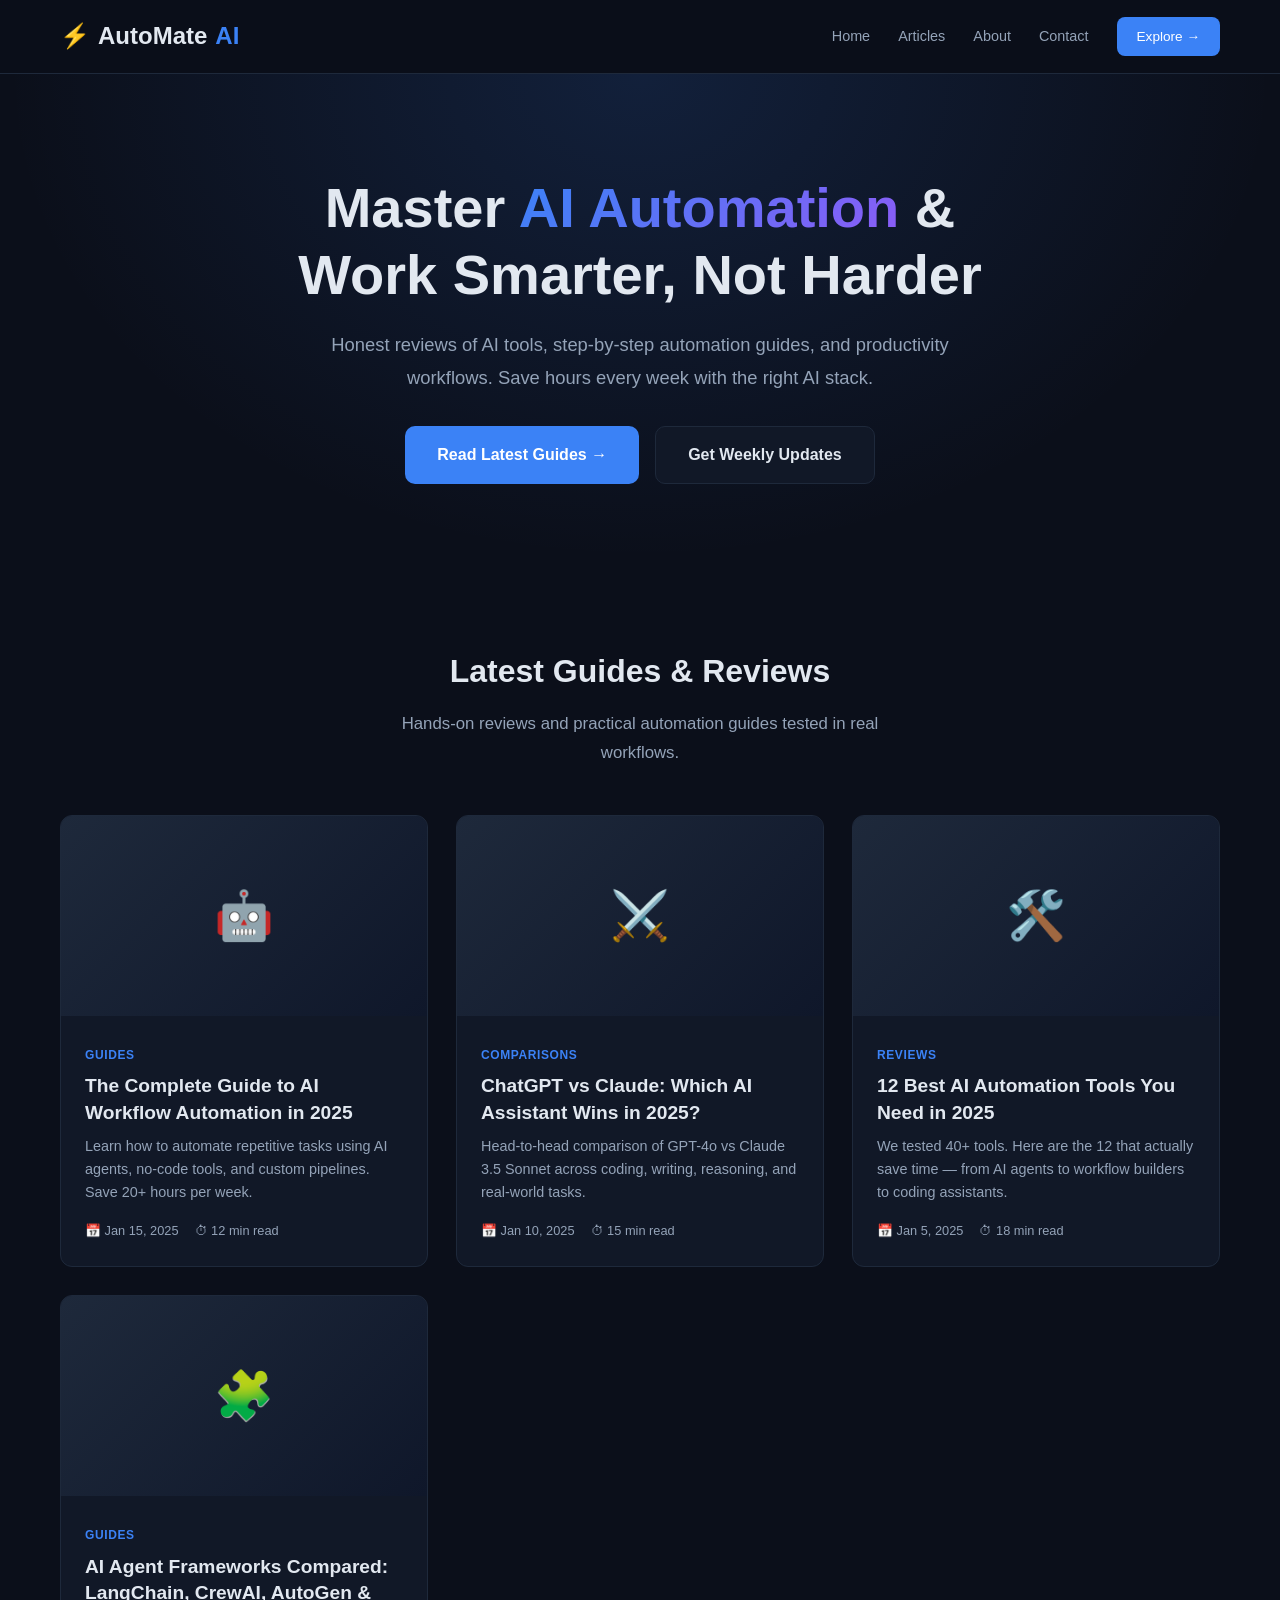
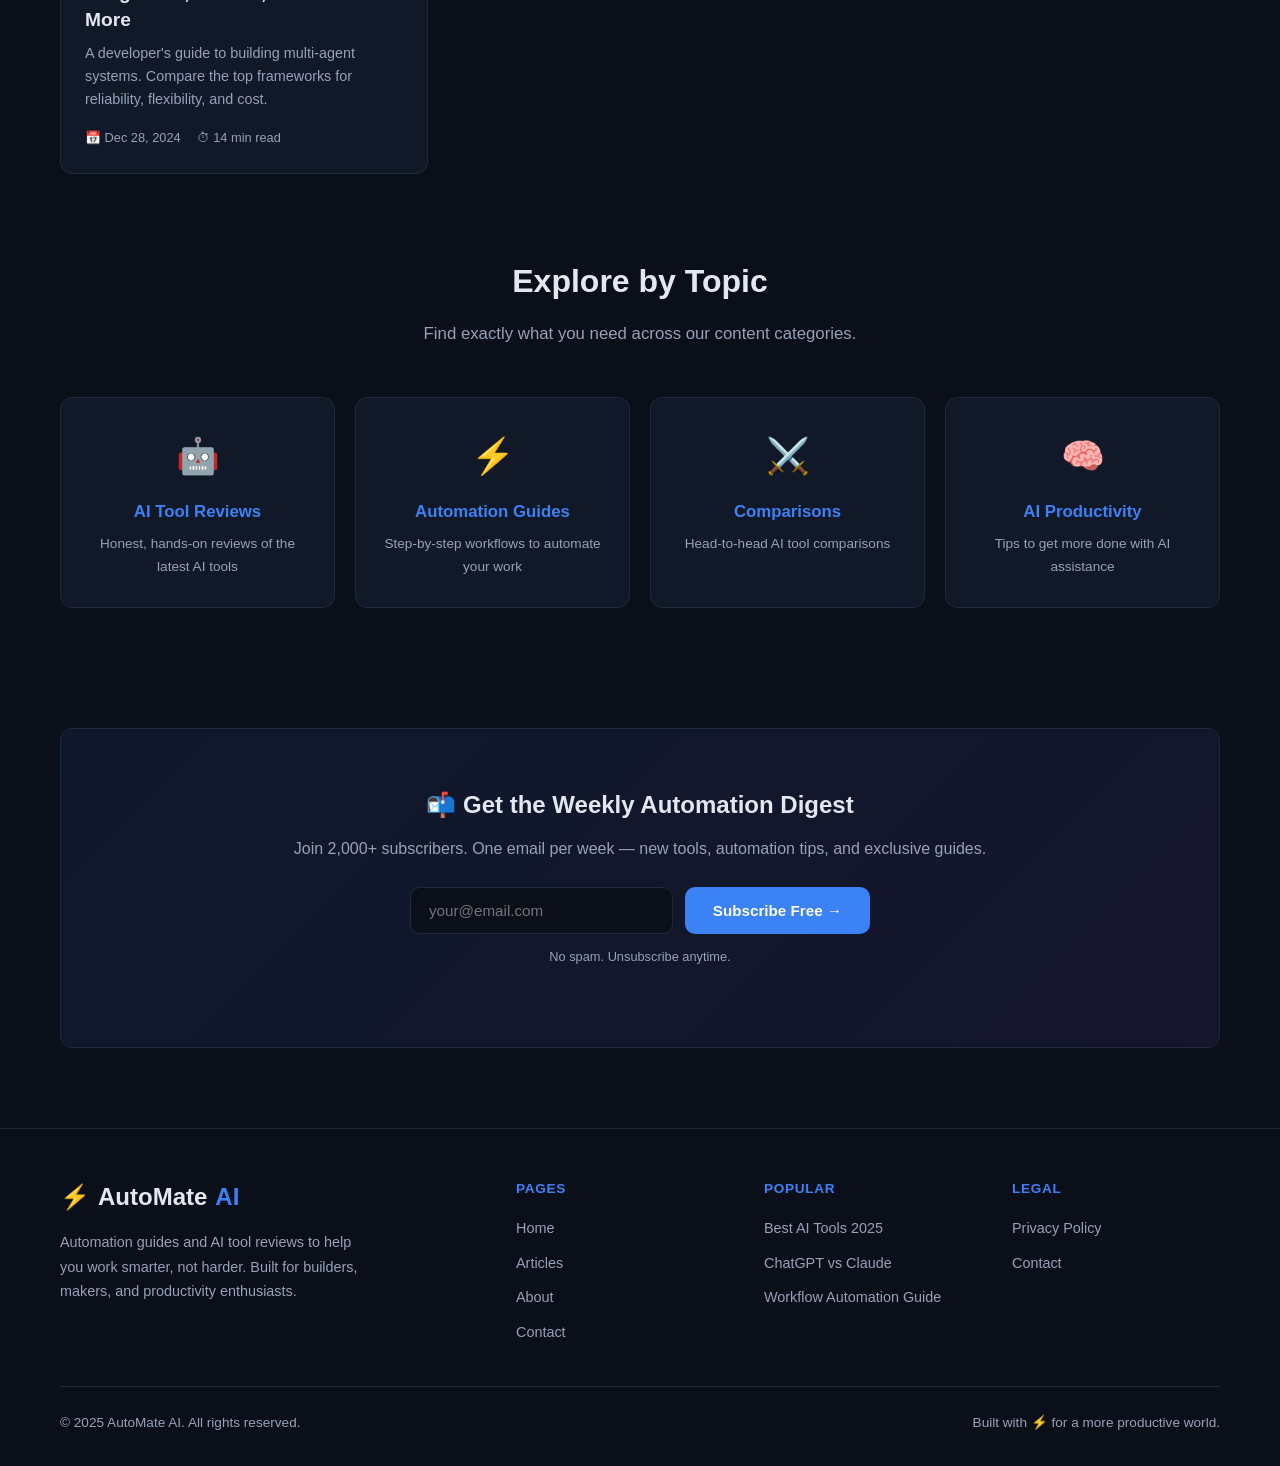
==== index.html @ 1a74c114 "Initial commit: AutoMate AI site — SEO-optimized content site with AI automation guides, tool review" ====
<!DOCTYPE html>
<html lang="en">
<head>
  <meta charset="UTF-8">
  <meta name="viewport" content="width=device-width, initial-scale=1.0">
  <title>AutoMate AI — Automation Guides & AI Tool Reviews</title>
  <meta name="description" content="Expert guides on AI automation tools, workflows, and productivity. Honest reviews of ChatGPT, Claude, Copilot, and the best AI tools to automate your work.">
  <meta name="robots" content="index, follow">
  <link rel="canonical" href="https://automateai.com/">

  <!-- Open Graph -->
  <meta property="og:type" content="website">
  <meta property="og:title" content="AutoMate AI — Automation Guides & AI Tool Reviews">
  <meta property="og:description" content="Expert guides on AI automation tools, workflows, and productivity. Honest reviews of ChatGPT, Claude, Copilot, and more.">
  <meta property="og:url" content="https://automateai.com/">
  <meta property="og:site_name" content="AutoMate AI">
  <meta property="og:locale" content="en_US">

  <!-- Twitter Card -->
  <meta name="twitter:card" content="summary_large_image">
  <meta name="twitter:title" content="AutoMate AI — Automation Guides & AI Tool Reviews">
  <meta name="twitter:description" content="Expert guides on AI automation tools, workflows, and productivity.">

  <!-- JSON-LD: Organization -->
  <script type="application/ld+json">
  {
    "@context": "https://schema.org",
    "@type": "Organization",
    "name": "AutoMate AI",
    "url": "https://automateai.com/",
    "description": "Automation guides and AI tool reviews to help you work smarter.",
    "sameAs": []
  }
  </script>

  <!-- JSON-LD: WebSite -->
  <script type="application/ld+json">
  {
    "@context": "https://schema.org",
    "@type": "WebSite",
    "name": "AutoMate AI",
    "url": "https://automateai.com/",
    "potentialAction": {
      "@type": "SearchAction",
      "target": {
        "@type": "EntryPoint",
        "urlTemplate": "https://automateai.com/search?q={search_term_string}"
      },
      "query-input": "required name=search_term_string"
    }
  }
  </script>

  <!-- JSON-LD: BreadcrumbList -->
  <script type="application/ld+json">
  {
    "@context": "https://schema.org",
    "@type": "BreadcrumbList",
    "itemListElement": [
      { "@type": "ListItem", "position": 1, "name": "Home", "item": "https://automateai.com/" }
    ]
  }
  </script>

  <link rel="stylesheet" href="/css/style.css">
  <link rel="icon" type="image/svg+xml" href="data:image/svg+xml,<svg xmlns='http://www.w3.org/2000/svg' viewBox='0 0 100 100'><text y='.9em' font-size='90'>⚡</text></svg>">
  <link rel="alternate" type="application/rss+xml" title="AutoMate AI — RSS Feed" href="/feed.xml">
</head>
<body>

<!-- Skip to content (Accessibility) -->
<a href="#main" class="skip-link">Skip to content</a>

<!-- Header -->
<header role="banner">
  <nav role="navigation" aria-label="Main navigation">
    <a href="/" class="logo"><span>⚡</span> AutoMate <span>AI</span></a>
    <button class="mobile-toggle" aria-label="Toggle menu" aria-expanded="false">
      <span></span><span></span><span></span>
    </button>
    <div class="nav-links" role="menubar">
      <a href="/" role="menuitem" aria-current="page">Home</a>
      <a href="/blog/" role="menuitem">Articles</a>
      <a href="/about.html" role="menuitem">About</a>
      <a href="/contact.html" role="menuitem">Contact</a>
      <a href="/blog/" class="nav-cta" role="menuitem">Explore →</a>
    </div>
  </nav>
</header>

<main id="main" role="main">

  <!-- Hero Section -->
  <section class="hero" aria-label="Site introduction">
    <div class="container">
      <h1>Master <span>AI Automation</span> &amp;<br>Work Smarter, Not Harder</h1>
      <p>Honest reviews of AI tools, step-by-step automation guides, and productivity workflows. Save hours every week with the right AI stack.</p>
      <div class="hero-buttons">
        <a href="/blog/" class="btn-primary">Read Latest Guides →</a>
        <a href="#newsletter" class="btn-secondary">Get Weekly Updates</a>
      </div>
    </div>
  </section>

  <!-- Featured Articles -->
  <section class="section" aria-labelledby="featured-heading">
    <div class="container">
      <div class="section-header">
        <h2 id="featured-heading">Latest Guides &amp; Reviews</h2>
        <p>Hands-on reviews and practical automation guides tested in real workflows.</p>
      </div>
      <div class="posts-grid">
        <!-- Card 1 -->
        <article class="post-card">
          <div class="post-card-image">🤖</div>
          <div class="post-card-body">
            <span class="post-card-category">Guides</span>
            <h3><a href="/blog/ai-workflow-automation-guide.html">The Complete Guide to AI Workflow Automation in 2025</a></h3>
            <p>Learn how to automate repetitive tasks using AI agents, no-code tools, and custom pipelines. Save 20+ hours per week.</p>
            <div class="post-meta">
              <span>📅 Jan 15, 2025</span>
              <span>⏱ 12 min read</span>
            </div>
          </div>
        </article>

        <!-- Card 2 -->
        <article class="post-card">
          <div class="post-card-image">⚔️</div>
          <div class="post-card-body">
            <span class="post-card-category">Comparisons</span>
            <h3><a href="/blog/chatgpt-vs-claude-comparison.html">ChatGPT vs Claude: Which AI Assistant Wins in 2025?</a></h3>
            <p>Head-to-head comparison of GPT-4o vs Claude 3.5 Sonnet across coding, writing, reasoning, and real-world tasks.</p>
            <div class="post-meta">
              <span>📅 Jan 10, 2025</span>
              <span>⏱ 15 min read</span>
            </div>
          </div>
        </article>

        <!-- Card 3 -->
        <article class="post-card">
          <div class="post-card-image">🛠️</div>
          <div class="post-card-body">
            <span class="post-card-category">Reviews</span>
            <h3><a href="/blog/best-ai-automation-tools.html">12 Best AI Automation Tools You Need in 2025</a></h3>
            <p>We tested 40+ tools. Here are the 12 that actually save time — from AI agents to workflow builders to coding assistants.</p>
            <div class="post-meta">
              <span>📅 Jan 5, 2025</span>
              <span>⏱ 18 min read</span>
            </div>
          </div>
        </article>

        <!-- Card 4 -->
        <article class="post-card">
          <div class="post-card-image">🧩</div>
          <div class="post-card-body">
            <span class="post-card-category">Guides</span>
            <h3><a href="/blog/ai-agent-frameworks-compared.html">AI Agent Frameworks Compared: LangChain, CrewAI, AutoGen & More</a></h3>
            <p>A developer's guide to building multi-agent systems. Compare the top frameworks for reliability, flexibility, and cost.</p>
            <div class="post-meta">
              <span>📅 Dec 28, 2024</span>
              <span>⏱ 14 min read</span>
            </div>
          </div>
        </article>
      </div>
    </div>
  </section>

  <!-- Categories -->
  <section class="section" aria-labelledby="categories-heading" style="padding-top: 0;">
    <div class="container">
      <div class="section-header">
        <h2 id="categories-heading">Explore by Topic</h2>
        <p>Find exactly what you need across our content categories.</p>
      </div>
      <div class="categories-grid">
        <a href="/blog/" class="category-card">
          <div class="category-icon">🤖</div>
          <h3>AI Tool Reviews</h3>
          <p>Honest, hands-on reviews of the latest AI tools</p>
        </a>
        <a href="/blog/" class="category-card">
          <div class="category-icon">⚡</div>
          <h3>Automation Guides</h3>
          <p>Step-by-step workflows to automate your work</p>
        </a>
        <a href="/blog/" class="category-card">
          <div class="category-icon">⚔️</div>
          <h3>Comparisons</h3>
          <p>Head-to-head AI tool comparisons</p>
        </a>
        <a href="/blog/" class="category-card">
          <div class="category-icon">🧠</div>
          <h3>AI Productivity</h3>
          <p>Tips to get more done with AI assistance</p>
        </a>
      </div>
    </div>
  </section>

  <!-- Newsletter -->
  <section class="section" id="newsletter" aria-labelledby="newsletter-heading" style="padding-top: 0;">
    <div class="container">
      <div class="newsletter">
        <h3 id="newsletter-heading">📬 Get the Weekly Automation Digest</h3>
        <p>Join 2,000+ subscribers. One email per week — new tools, automation tips, and exclusive guides.</p>
        <form class="newsletter-form" action="https://automateai.com/subscribe" method="post" aria-label="Newsletter signup">
          <input type="email" name="email" placeholder="your@email.com" required aria-label="Email address">
          <button type="submit">Subscribe Free →</button>
        </form>
        <p style="font-size: 0.8rem; margin-top: 12px; color: var(--text-muted);">No spam. Unsubscribe anytime.</p>
      </div>
    </div>
  </section>

</main>

<!-- Footer -->
<footer role="contentinfo">
  <div class="container">
    <div class="footer-grid">
      <div class="footer-brand">
        <a href="/" class="logo"><span>⚡</span> AutoMate <span>AI</span></a>
        <p>Automation guides and AI tool reviews to help you work smarter, not harder. Built for builders, makers, and productivity enthusiasts.</p>
      </div>
      <div class="footer-col">
        <h4>Pages</h4>
        <a href="/">Home</a>
        <a href="/blog/">Articles</a>
        <a href="/about.html">About</a>
        <a href="/contact.html">Contact</a>
      </div>
      <div class="footer-col">
        <h4>Popular</h4>
        <a href="/blog/best-ai-automation-tools.html">Best AI Tools 2025</a>
        <a href="/blog/chatgpt-vs-claude-comparison.html">ChatGPT vs Claude</a>
        <a href="/blog/ai-workflow-automation-guide.html">Workflow Automation Guide</a>
      </div>
      <div class="footer-col">
        <h4>Legal</h4>
        <a href="/privacy.html">Privacy Policy</a>
        <a href="/contact.html">Contact</a>
      </div>
    </div>
    <div class="footer-bottom">
      <span>&copy; 2025 AutoMate AI. All rights reserved.</span>
      <span>Built with ⚡ for a more productive world.</span>
    </div>
  </div>
</footer>

<script src="/js/main.js" defer></script>
</body>
</html>
---- css/style.css ----
/* ========================================
   AutoMate AI — SEO-Optimized Content Site
   Minimal, fast, mobile-first
   ======================================== */

/* --- Reset & Base --- */
*, *::before, *::after { box-sizing: border-box; margin: 0; padding: 0; }

:root {
  --bg: #0b0f1a;
  --bg-card: #111827;
  --bg-card-hover: #1a2332;
  --text: #e2e8f0;
  --text-muted: #94a3b8;
  --accent: #3b82f6;
  --accent-hover: #60a5fa;
  --accent-glow: rgba(59,130,246,0.15);
  --green: #10b981;
  --border: #1e293b;
  --radius: 12px;
  --max-w: 1200px;
  --font: 'Inter', -apple-system, BlinkMacSystemFont, 'Segoe UI', Roboto, sans-serif;
}

html { scroll-behavior: smooth; }
body {
  font-family: var(--font);
  background: var(--bg);
  color: var(--text);
  line-height: 1.7;
  -webkit-font-smoothing: antialiased;
}

a { color: var(--accent); text-decoration: none; transition: color 0.2s; }
a:hover { color: var(--accent-hover); }
img { max-width: 100%; height: auto; display: block; }

.container { max-width: var(--max-w); margin: 0 auto; padding: 0 20px; }

/* --- Skip Link (Accessibility) --- */
.skip-link {
  position: absolute; top: -100px; left: 20px; z-index: 1000;
  background: var(--accent); color: #fff; padding: 12px 24px; border-radius: 0 0 8px 8px;
  font-weight: 600; transition: top 0.2s;
}
.skip-link:focus { top: 0; }

/* --- Header / Nav --- */
header {
  position: sticky; top: 0; z-index: 100;
  background: rgba(11,15,26,0.92); backdrop-filter: blur(12px);
  border-bottom: 1px solid var(--border);
}
nav {
  display: flex; align-items: center; justify-content: space-between;
  max-width: var(--max-w); margin: 0 auto; padding: 16px 20px;
}
.logo { font-size: 1.5rem; font-weight: 800; color: var(--text); display: flex; align-items: center; gap: 8px; }
.logo span { color: var(--accent); }
.logo:hover { color: var(--text); }

.nav-links { display: flex; gap: 28px; align-items: center; }
.nav-links a { color: var(--text-muted); font-size: 0.9rem; font-weight: 500; }
.nav-links a:hover { color: var(--text); }
.nav-cta {
  background: var(--accent); color: #fff !important; padding: 8px 20px;
  border-radius: 8px; font-weight: 600; font-size: 0.85rem !important;
}
.nav-cta:hover { background: var(--accent-hover); }

.mobile-toggle { display: none; flex-direction: column; gap: 5px; cursor: pointer; background: none; border: none; padding: 4px; }
.mobile-toggle span { width: 24px; height: 2px; background: var(--text); border-radius: 2px; transition: 0.2s; }

/* --- Hero --- */
.hero {
  padding: 100px 0 80px; text-align: center;
  background: radial-gradient(ellipse at 50% 0%, var(--accent-glow), transparent 70%);
}
.hero h1 { font-size: clamp(2.2rem, 5vw, 3.5rem); font-weight: 800; line-height: 1.2; margin-bottom: 20px; }
.hero h1 span { background: linear-gradient(135deg, var(--accent), #8b5cf6); -webkit-background-clip: text; -webkit-text-fill-color: transparent; }
.hero p {
  font-size: 1.15rem; color: var(--text-muted); max-width: 650px; margin: 0 auto 32px;
  line-height: 1.8;
}
.hero-buttons { display: flex; gap: 16px; justify-content: center; flex-wrap: wrap; }
.btn-primary {
  background: var(--accent); color: #fff; padding: 14px 32px; border-radius: 10px;
  font-weight: 600; font-size: 1rem; display: inline-flex; align-items: center; gap: 8px;
  transition: all 0.2s;
}
.btn-primary:hover { background: var(--accent-hover); color: #fff; transform: translateY(-1px); }
.btn-secondary {
  background: var(--bg-card); color: var(--text); padding: 14px 32px; border-radius: 10px;
  font-weight: 600; font-size: 1rem; border: 1px solid var(--border);
  transition: all 0.2s;
}
.btn-secondary:hover { background: var(--bg-card-hover); color: var(--text); }

/* --- Section Common --- */
.section { padding: 80px 0; }
.section-header { text-align: center; margin-bottom: 48px; }
.section-header h2 { font-size: 2rem; font-weight: 700; margin-bottom: 12px; }
.section-header p { color: var(--text-muted); max-width: 550px; margin: 0 auto; font-size: 1.05rem; }

/* --- Featured Posts Grid --- */
.posts-grid {
  display: grid; grid-template-columns: repeat(auto-fill, minmax(340px, 1fr));
  gap: 28px;
}
.post-card {
  background: var(--bg-card); border-radius: var(--radius); border: 1px solid var(--border);
  overflow: hidden; transition: all 0.25s;
}
.post-card:hover {
  background: var(--bg-card-hover); border-color: #2d3a50;
  transform: translateY(-2px); box-shadow: 0 8px 30px rgba(0,0,0,0.3);
}
.post-card-image {
  height: 200px; background: linear-gradient(135deg, #1e293b, #0f172a);
  display: flex; align-items: center; justify-content: center;
  font-size: 3rem; color: var(--text-muted);
}
.post-card-body { padding: 24px; }
.post-card-category {
  display: inline-block; font-size: 0.75rem; font-weight: 600; text-transform: uppercase;
  letter-spacing: 0.05em; color: var(--accent); margin-bottom: 8px;
}
.post-card h3 { font-size: 1.2rem; font-weight: 700; margin-bottom: 8px; line-height: 1.4; }
.post-card h3 a { color: var(--text); }
.post-card h3 a:hover { color: var(--accent); }
.post-card p { color: var(--text-muted); font-size: 0.9rem; line-height: 1.6; }
.post-meta { display: flex; gap: 16px; margin-top: 16px; font-size: 0.8rem; color: var(--text-muted); }

/* --- Categories --- */
.categories-grid {
  display: grid; grid-template-columns: repeat(auto-fill, minmax(220px, 1fr)); gap: 20px;
}
.category-card {
  background: var(--bg-card); border: 1px solid var(--border); border-radius: var(--radius);
  padding: 28px 24px; text-align: center; transition: all 0.2s;
}
.category-card:hover { border-color: var(--accent); transform: translateY(-2px); }
.category-icon { font-size: 2.2rem; margin-bottom: 12px; }
.category-card h3 { font-size: 1.05rem; font-weight: 600; margin-bottom: 6px; }
.category-card p { color: var(--text-muted); font-size: 0.85rem; }

/* --- Newsletter --- */
.newsletter {
  background: linear-gradient(135deg, rgba(59,130,246,0.08), rgba(139,92,246,0.08));
  border: 1px solid var(--border); border-radius: var(--radius);
  padding: 56px 40px; text-align: center; margin-top: 40px;
}
.newsletter h3 { font-size: 1.5rem; font-weight: 700; margin-bottom: 10px; }
.newsletter p { color: var(--text-muted); margin-bottom: 24px; }
.newsletter-form { display: flex; gap: 12px; max-width: 460px; margin: 0 auto; flex-wrap: wrap; justify-content: center; }
.newsletter-form input {
  flex: 1; min-width: 200px; padding: 14px 18px; border-radius: 10px;
  background: var(--bg); border: 1px solid var(--border); color: var(--text);
  font-size: 0.95rem; outline: none; transition: border 0.2s;
}
.newsletter-form input:focus { border-color: var(--accent); }
.newsletter-form button {
  background: var(--accent); color: #fff; border: none; padding: 14px 28px;
  border-radius: 10px; font-weight: 600; font-size: 0.95rem; cursor: pointer;
  transition: background 0.2s; white-space: nowrap;
}
.newsletter-form button:hover { background: var(--accent-hover); }

/* --- Article Page --- */
.article { max-width: 760px; margin: 0 auto; padding: 60px 20px 80px; }
.article-header { margin-bottom: 40px; }
.article-header .breadcrumbs {
  font-size: 0.85rem; color: var(--text-muted); margin-bottom: 16px;
  display: flex; flex-wrap: wrap; gap: 8px;
}
.article-header .breadcrumbs a { color: var(--text-muted); }
.article-header .breadcrumbs a:hover { color: var(--accent); }
.article-header h1 { font-size: clamp(1.8rem, 4vw, 2.6rem); font-weight: 800; line-height: 1.25; margin-bottom: 16px; }
.article-meta {
  display: flex; gap: 20px; flex-wrap: wrap; font-size: 0.9rem; color: var(--text-muted);
  padding-bottom: 20px; border-bottom: 1px solid var(--border);
}
.article-body { font-size: 1.05rem; line-height: 1.85; color: #cbd5e1; }
.article-body h2 { font-size: 1.5rem; font-weight: 700; color: var(--text); margin: 36px 0 16px; }
.article-body h3 { font-size: 1.2rem; font-weight: 600; color: var(--text); margin: 28px 0 12px; }
.article-body p { margin-bottom: 18px; }
.article-body ul, .article-body ol { margin-bottom: 18px; padding-left: 24px; }
.article-body li { margin-bottom: 8px; }
.article-body img { border-radius: 10px; margin: 24px 0; }
.article-body blockquote {
  border-left: 3px solid var(--accent); padding: 16px 20px; margin: 24px 0;
  background: rgba(59,130,246,0.05); border-radius: 0 8px 8px 0;
  color: var(--text-muted); font-style: italic;
}

/* --- Table of Contents --- */
.toc {
  background: var(--bg-card); border: 1px solid var(--border); border-radius: var(--radius);
  padding: 24px; margin-bottom: 36px;
}
.toc h3 { font-size: 0.9rem; text-transform: uppercase; letter-spacing: 0.05em; color: var(--accent); margin-bottom: 12px; }
.toc ul { list-style: none; padding: 0; margin: 0; }
.toc li { margin-bottom: 6px; }
.toc a { font-size: 0.9rem; color: var(--text-muted); }
.toc a:hover { color: var(--accent); }

/* --- Affiliate Disclosure --- */
.disclosure {
  font-size: 0.8rem; color: var(--text-muted); background: var(--bg-card);
  padding: 16px 20px; border-radius: 8px; margin: 32px 0; border: 1px solid var(--border);
  text-align: center;
}

/* --- Related Posts --- */
.related-posts { margin-top: 48px; padding-top: 40px; border-top: 1px solid var(--border); }
.related-posts h3 { font-size: 1.3rem; margin-bottom: 24px; }

/* --- Blog Listing --- */
.blog-header { padding: 60px 0 40px; text-align: center; }
.blog-header h1 { font-size: 2.4rem; font-weight: 800; margin-bottom: 12px; }
.blog-header p { color: var(--text-muted); max-width: 500px; margin: 0 auto; }
.blog-controls {
  display: flex; justify-content: space-between; align-items: center;
  flex-wrap: wrap; gap: 16px; margin-bottom: 36px;
}
.search-box {
  display: flex; gap: 0;
}
.search-box input {
  padding: 10px 16px; border-radius: 8px 0 0 8px; background: var(--bg-card);
  border: 1px solid var(--border); color: var(--text); font-size: 0.9rem;
  min-width: 220px; outline: none; border-right: none;
}
.search-box input:focus { border-color: var(--accent); }
.search-box button {
  padding: 10px 16px; background: var(--accent); color: #fff; border: 1px solid var(--accent);
  border-radius: 0 8px 8px 0; cursor: pointer; font-weight: 600;
}

/* --- Author Bio --- */
.author-bio {
  display: flex; gap: 24px; align-items: center; background: var(--bg-card);
  border: 1px solid var(--border); border-radius: var(--radius); padding: 28px;
  margin: 48px 0;
}
.author-avatar {
  width: 72px; height: 72px; border-radius: 50%;
  background: linear-gradient(135deg, var(--accent), #8b5cf6);
  flex-shrink: 0; display: flex; align-items: center; justify-content: center;
  font-size: 1.8rem; font-weight: 700; color: #fff;
}
.author-bio h4 { font-size: 1.05rem; font-weight: 700; margin-bottom: 4px; }
.author-bio p { font-size: 0.9rem; color: var(--text-muted); line-height: 1.6; }

/* --- Footer --- */
footer {
  border-top: 1px solid var(--border); padding: 48px 0 32px;
}
.footer-grid {
  display: grid; grid-template-columns: 2fr 1fr 1fr 1fr; gap: 40px;
  margin-bottom: 32px;
}
.footer-brand .logo { margin-bottom: 12px; }
.footer-brand p { font-size: 0.9rem; color: var(--text-muted); max-width: 300px; line-height: 1.7; }
.footer-col h4 { font-size: 0.85rem; text-transform: uppercase; letter-spacing: 0.05em; color: var(--accent); margin-bottom: 16px; }
.footer-col a { display: block; font-size: 0.9rem; color: var(--text-muted); margin-bottom: 10px; }
.footer-col a:hover { color: var(--text); }
.footer-bottom {
  border-top: 1px solid var(--border); padding-top: 24px;
  display: flex; justify-content: space-between; align-items: center; flex-wrap: wrap; gap: 12px;
  font-size: 0.85rem; color: var(--text-muted);
}

/* --- About Page --- */
.about-content { max-width: 720px; margin: 0 auto; }
.about-content h1 { font-size: 2.2rem; margin-bottom: 20px; }
.about-content p { font-size: 1.05rem; color: var(--text-muted); line-height: 1.8; margin-bottom: 18px; }
.stats-grid { display: grid; grid-template-columns: repeat(3, 1fr); gap: 20px; margin: 40px 0; }
.stat-card {
  text-align: center; background: var(--bg-card); border: 1px solid var(--border);
  border-radius: var(--radius); padding: 28px 16px;
}
.stat-number { font-size: 2rem; font-weight: 800; color: var(--accent); }
.stat-label { font-size: 0.85rem; color: var(--text-muted); margin-top: 4px; }

/* --- Contact / Privacy --- */
.page-content { max-width: 720px; margin: 0 auto; padding: 60px 20px 80px; }
.page-content h1 { font-size: 2.2rem; margin-bottom: 20px; }
.page-content p { color: var(--text-muted); line-height: 1.8; margin-bottom: 16px; }
.page-content h2 { font-size: 1.4rem; margin: 32px 0 12px; }
.contact-form { display: flex; flex-direction: column; gap: 16px; margin-top: 24px; }
.contact-form label { font-weight: 600; font-size: 0.9rem; }
.contact-form input, .contact-form textarea {
  padding: 12px 16px; border-radius: 8px; background: var(--bg-card);
  border: 1px solid var(--border); color: var(--text); font-size: 0.95rem;
  font-family: var(--font); outline: none;
}
.contact-form input:focus, .contact-form textarea:focus { border-color: var(--accent); }
.contact-form textarea { min-height: 150px; resize: vertical; }
.contact-form button {
  background: var(--accent); color: #fff; border: none; padding: 14px 28px;
  border-radius: 10px; font-weight: 600; font-size: 1rem; cursor: pointer;
  align-self: flex-start; transition: background 0.2s;
}
.contact-form button:hover { background: var(--accent-hover); }

/* --- 404 --- */
.four-oh-four { text-align: center; padding: 120px 20px; }
.four-oh-four h1 { font-size: 6rem; font-weight: 800; color: var(--accent); line-height: 1; }
.four-oh-four p { font-size: 1.15rem; color: var(--text-muted); margin: 16px 0 32px; }

/* --- Responsive --- */
@media (max-width: 768px) {
  .mobile-toggle { display: flex; }
  .nav-links {
    display: none; position: absolute; top: 100%; left: 0; right: 0;
    flex-direction: column; background: rgba(11,15,26,0.98); border-bottom: 1px solid var(--border);
    padding: 20px; gap: 16px;
  }
  .nav-links.open { display: flex; }
  .hero { padding: 60px 0 50px; }
  .section { padding: 50px 0; }
  .posts-grid { grid-template-columns: 1fr; }
  .newsletter { padding: 36px 24px; }
  .footer-grid { grid-template-columns: 1fr 1fr; gap: 24px; }
  .stats-grid { grid-template-columns: 1fr; }
  .author-bio { flex-direction: column; text-align: center; }
  .blog-controls { flex-direction: column; align-items: stretch; }
  .search-box input { min-width: auto; }
}

@media (max-width: 480px) {
  .footer-grid { grid-template-columns: 1fr; }
  .hero h1 { font-size: 1.8rem; }
  .post-card-image { height: 160px; }
}

/* --- Print --- */
@media print {
  header, .newsletter, .related-posts, footer { display: none; }
  body { background: #fff; color: #000; }
}
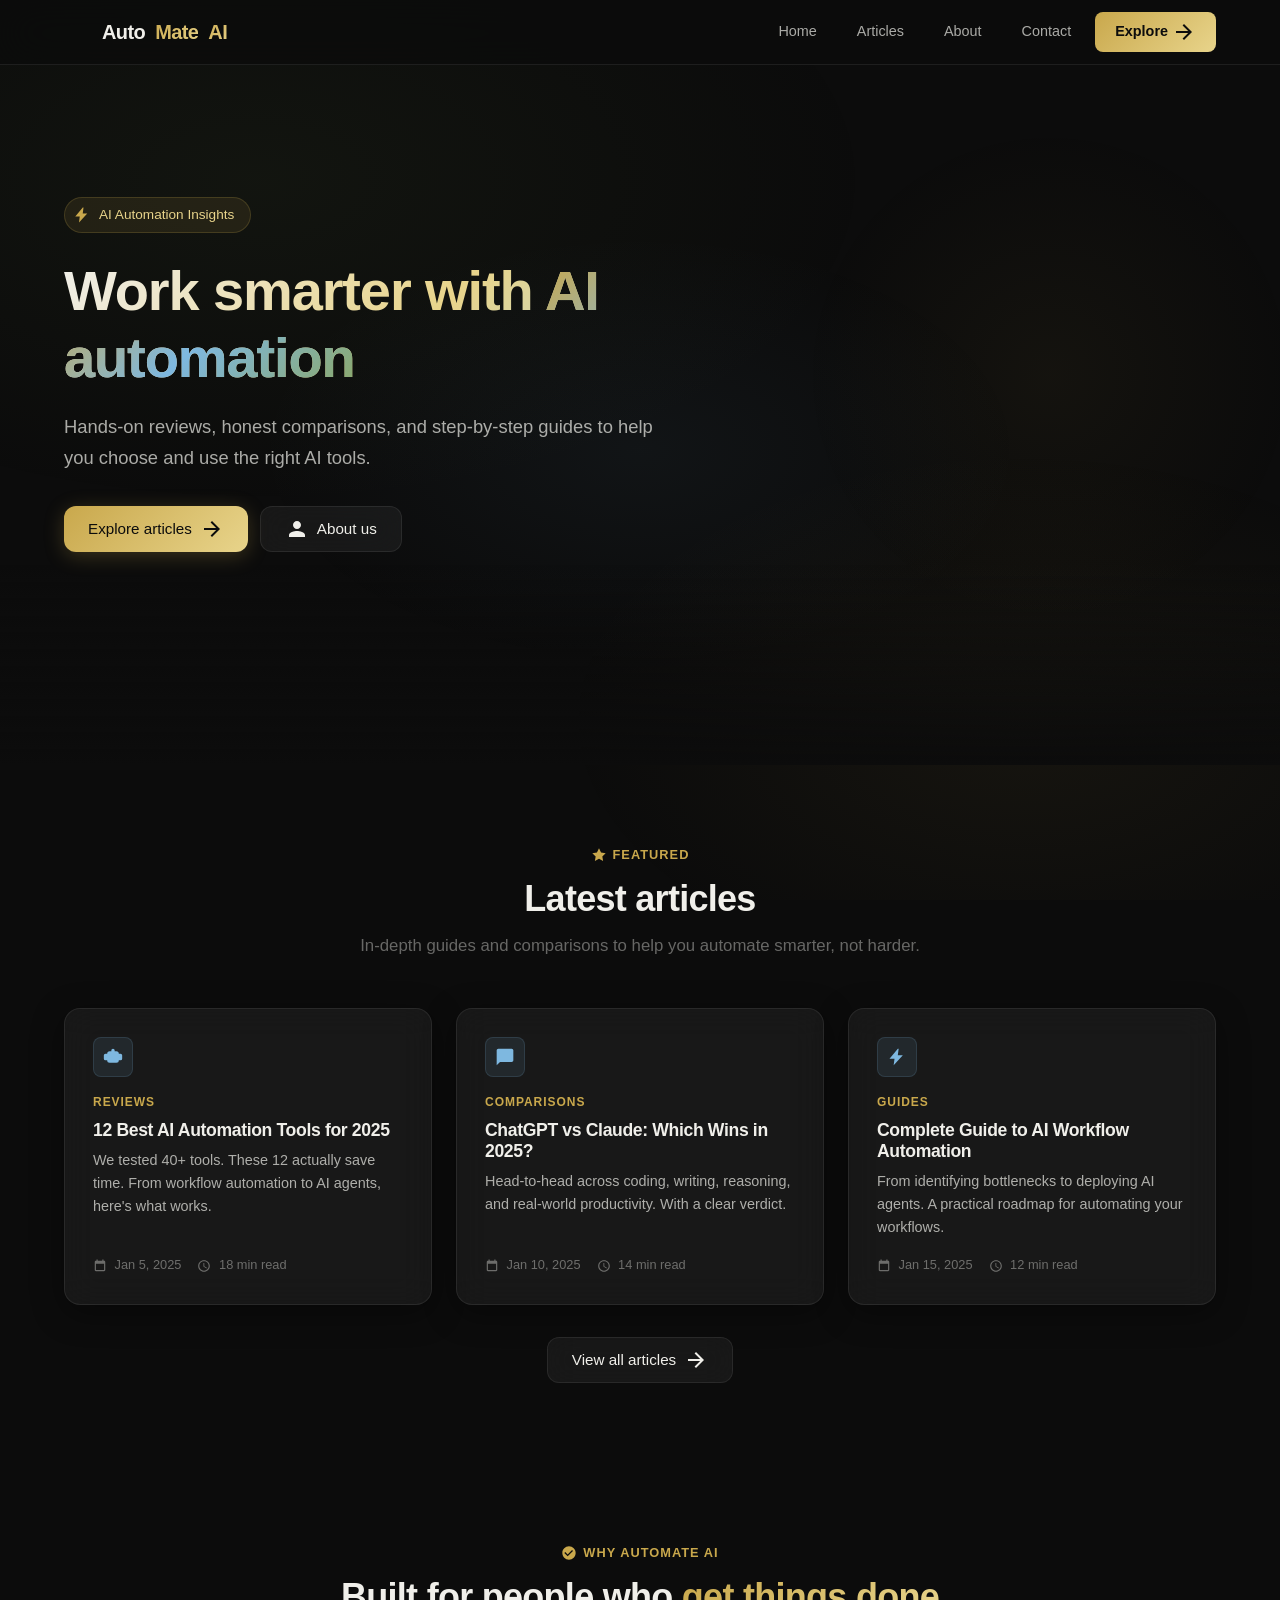
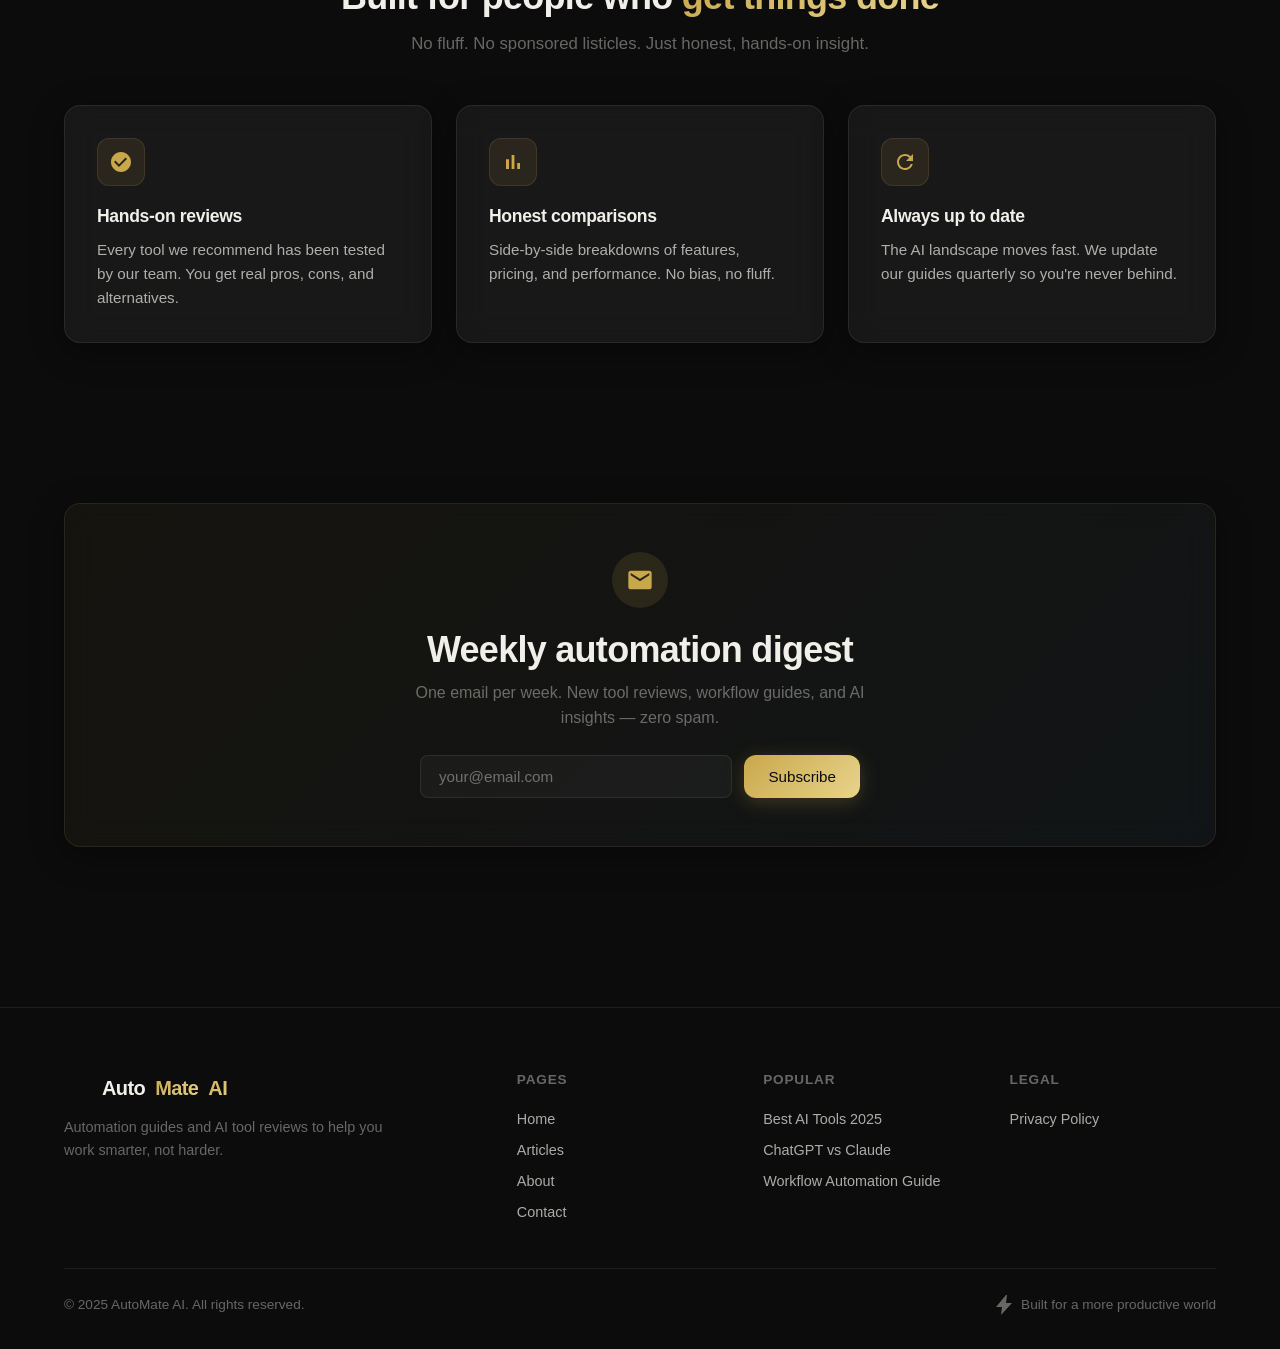
==== commit 76be150b: "feat(ui): premium glassmorphism rebrand — olive/gold/light-blue palette, SVG icons, favicon, scroll " ====
--- a/index.html
+++ b/index.html
@@ -3,228 +3,216 @@
 <head>
   <meta charset="UTF-8">
   <meta name="viewport" content="width=device-width, initial-scale=1.0">
-  <title>AutoMate AI — Automation Guides & AI Tool Reviews</title>
-  <meta name="description" content="Expert guides on AI automation tools, workflows, and productivity. Honest reviews of ChatGPT, Claude, Copilot, and the best AI tools to automate your work.">
+  <title>AutoMate AI — Automation Guides &amp; AI Tool Reviews</title>
+  <meta name="description" content="Hands-on reviews of the best AI automation tools. Honest comparisons, step-by-step guides, and workflows to help you work smarter.">
   <meta name="robots" content="index, follow">
-  <link rel="canonical" href="https://automateai.com/">
-
-  <!-- Open Graph -->
+  <link rel="canonical" href="https://automate-ai-ruby.vercel.app/">
   <meta property="og:type" content="website">
-  <meta property="og:title" content="AutoMate AI — Automation Guides & AI Tool Reviews">
-  <meta property="og:description" content="Expert guides on AI automation tools, workflows, and productivity. Honest reviews of ChatGPT, Claude, Copilot, and more.">
-  <meta property="og:url" content="https://automateai.com/">
-  <meta property="og:site_name" content="AutoMate AI">
-  <meta property="og:locale" content="en_US">
-
-  <!-- Twitter Card -->
+  <meta property="og:title" content="AutoMate AI — Automation Guides &amp; AI Tool Reviews">
+  <meta property="og:description" content="Hands-on reviews of the best AI automation tools. Honest comparisons, step-by-step guides.">
+  <meta property="og:url" content="https://automate-ai-ruby.vercel.app/">
   <meta name="twitter:card" content="summary_large_image">
-  <meta name="twitter:title" content="AutoMate AI — Automation Guides & AI Tool Reviews">
-  <meta name="twitter:description" content="Expert guides on AI automation tools, workflows, and productivity.">
-
-  <!-- JSON-LD: Organization -->
+
+  <script type="application/ld+json">
+  {
+    "@context": "https://schema.org",
+    "@type": "WebSite",
+    "name": "AutoMate AI",
+    "url": "https://automate-ai-ruby.vercel.app",
+    "description": "Automation guides and AI tool reviews to help you work smarter, not harder.",
+    "potentialAction": {
+      "@type": "SearchAction",
+      "target": {"@type": "EntryPoint", "urlTemplate": "https://automate-ai-ruby.vercel.app/blog/?q={search_term_string}"},
+      "query-input": "required name=search_term_string"
+    }
+  }
+  </script>
   <script type="application/ld+json">
   {
     "@context": "https://schema.org",
     "@type": "Organization",
     "name": "AutoMate AI",
-    "url": "https://automateai.com/",
-    "description": "Automation guides and AI tool reviews to help you work smarter.",
-    "sameAs": []
+    "url": "https://automate-ai-ruby.vercel.app",
+    "description": "Automation guides and AI tool reviews."
   }
   </script>
 
-  <!-- JSON-LD: WebSite -->
-  <script type="application/ld+json">
-  {
-    "@context": "https://schema.org",
-    "@type": "WebSite",
-    "name": "AutoMate AI",
-    "url": "https://automateai.com/",
-    "potentialAction": {
-      "@type": "SearchAction",
-      "target": {
-        "@type": "EntryPoint",
-        "urlTemplate": "https://automateai.com/search?q={search_term_string}"
-      },
-      "query-input": "required name=search_term_string"
-    }
-  }
-  </script>
-
-  <!-- JSON-LD: BreadcrumbList -->
-  <script type="application/ld+json">
-  {
-    "@context": "https://schema.org",
-    "@type": "BreadcrumbList",
-    "itemListElement": [
-      { "@type": "ListItem", "position": 1, "name": "Home", "item": "https://automateai.com/" }
-    ]
-  }
-  </script>
-
   <link rel="stylesheet" href="/css/style.css">
-  <link rel="icon" type="image/svg+xml" href="data:image/svg+xml,<svg xmlns='http://www.w3.org/2000/svg' viewBox='0 0 100 100'><text y='.9em' font-size='90'>⚡</text></svg>">
-  <link rel="alternate" type="application/rss+xml" title="AutoMate AI — RSS Feed" href="/feed.xml">
+  <link rel="icon" type="image/svg+xml" href="data:image/svg+xml,%3Csvg xmlns='http://www.w3.org/2000/svg' viewBox='0 0 32 32'%3E%3Cdefs%3E%3ClinearGradient id='a' x1='0%25' y1='0%25' x2='100%25' y2='100%25'%3E%3Cstop offset='0%25' stop-color='%23C9A84C'/%3E%3Cstop offset='100%25' stop-color='%237EB8E0'/%3E%3C/linearGradient%3E%3C/defs%3E%3Crect width='32' height='32' rx='6' fill='%230C0C0C'/%3E%3Ctext x='16' y='23' text-anchor='middle' font-size='20' font-weight='800' font-family='-apple-system,sans-serif' fill='url(%23a)'%3EA%3C/text%3E%3C/svg%3E">
 </head>
 <body>
-
-<!-- Skip to content (Accessibility) -->
 <a href="#main" class="skip-link">Skip to content</a>
 
-<!-- Header -->
 <header role="banner">
   <nav role="navigation" aria-label="Main navigation">
-    <a href="/" class="logo"><span>⚡</span> AutoMate <span>AI</span></a>
+    <a href="/" class="logo">
+      <svg class="icon" viewBox="0 0 24 24"><use href="/images/icons.svg#icon-bolt"/></svg>
+      Auto<span>Mate</span> <span>AI</span>
+    </a>
     <button class="mobile-toggle" aria-label="Toggle menu" aria-expanded="false">
-      <span></span><span></span><span></span>
+      <svg class="icon" viewBox="0 0 24 24"><use href="/images/icons.svg#icon-menu"/></svg>
     </button>
     <div class="nav-links" role="menubar">
-      <a href="/" role="menuitem" aria-current="page">Home</a>
+      <a href="/" role="menuitem">Home</a>
       <a href="/blog/" role="menuitem">Articles</a>
       <a href="/about.html" role="menuitem">About</a>
       <a href="/contact.html" role="menuitem">Contact</a>
-      <a href="/blog/" class="nav-cta" role="menuitem">Explore →</a>
+      <a href="/blog/" class="nav-cta" role="menuitem">Explore <svg class="icon" viewBox="0 0 24 24"><use href="/images/icons.svg#icon-arrow-right"/></svg></a>
     </div>
   </nav>
 </header>
 
 <main id="main" role="main">
-
-  <!-- Hero Section -->
-  <section class="hero" aria-label="Site introduction">
-    <div class="container">
-      <h1>Master <span>AI Automation</span> &amp;<br>Work Smarter, Not Harder</h1>
-      <p>Honest reviews of AI tools, step-by-step automation guides, and productivity workflows. Save hours every week with the right AI stack.</p>
-      <div class="hero-buttons">
-        <a href="/blog/" class="btn-primary">Read Latest Guides →</a>
-        <a href="#newsletter" class="btn-secondary">Get Weekly Updates</a>
-      </div>
+  <!-- Hero -->
+  <section class="hero">
+    <div class="container">
+      <div class="hero-content reveal">
+        <div class="hero-badge">
+          <svg class="icon" viewBox="0 0 24 24"><use href="/images/icons.svg#icon-bolt"/></svg>
+          AI Automation Insights
+        </div>
+        <h1>Work smarter with <span class="gradient-text-brand">AI automation</span></h1>
+        <p>Hands-on reviews, honest comparisons, and step-by-step guides to help you choose and use the right AI tools.</p>
+        <div class="hero-actions">
+          <a href="/blog/" class="btn btn-primary">
+            Explore articles <svg class="icon" viewBox="0 0 24 24"><use href="/images/icons.svg#icon-arrow-right"/></svg>
+          </a>
+          <a href="/about.html" class="btn btn-secondary">
+            <svg class="icon" viewBox="0 0 24 24"><use href="/images/icons.svg#icon-user"/></svg>
+            About us
+          </a>
+        </div>
+      </div>
+      <div class="hero-graphic" aria-hidden="true"></div>
     </div>
   </section>
 
   <!-- Featured Articles -->
-  <section class="section" aria-labelledby="featured-heading">
-    <div class="container">
-      <div class="section-header">
-        <h2 id="featured-heading">Latest Guides &amp; Reviews</h2>
-        <p>Hands-on reviews and practical automation guides tested in real workflows.</p>
-      </div>
-      <div class="posts-grid">
-        <!-- Card 1 -->
-        <article class="post-card">
-          <div class="post-card-image">🤖</div>
-          <div class="post-card-body">
-            <span class="post-card-category">Guides</span>
-            <h3><a href="/blog/ai-workflow-automation-guide.html">The Complete Guide to AI Workflow Automation in 2025</a></h3>
-            <p>Learn how to automate repetitive tasks using AI agents, no-code tools, and custom pipelines. Save 20+ hours per week.</p>
-            <div class="post-meta">
-              <span>📅 Jan 15, 2025</span>
-              <span>⏱ 12 min read</span>
-            </div>
+  <section>
+    <div class="container">
+      <div class="section-header reveal">
+        <div class="section-tag">
+          <svg class="icon" viewBox="0 0 24 24"><use href="/images/icons.svg#icon-star"/></svg>
+          Featured
+        </div>
+        <h2>Latest articles</h2>
+        <p>In-depth guides and comparisons to help you automate smarter, not harder.</p>
+      </div>
+
+      <div class="grid-3">
+        <article class="post-card card reveal reveal-delay-1">
+          <div class="post-icon">
+            <svg class="icon" viewBox="0 0 24 24"><use href="/images/icons.svg#icon-ai"/></svg>
+          </div>
+          <span class="post-category">Reviews</span>
+          <h3><a href="/blog/best-ai-automation-tools.html">12 Best AI Automation Tools for 2025</a></h3>
+          <p>We tested 40+ tools. These 12 actually save time. From workflow automation to AI agents, here's what works.</p>
+          <div class="post-meta">
+            <span><svg class="icon" viewBox="0 0 24 24"><use href="/images/icons.svg#icon-calendar"/></svg> Jan 5, 2025</span>
+            <span><svg class="icon" viewBox="0 0 24 24"><use href="/images/icons.svg#icon-clock"/></svg> 18 min read</span>
           </div>
         </article>
 
-        <!-- Card 2 -->
-        <article class="post-card">
-          <div class="post-card-image">⚔️</div>
-          <div class="post-card-body">
-            <span class="post-card-category">Comparisons</span>
-            <h3><a href="/blog/chatgpt-vs-claude-comparison.html">ChatGPT vs Claude: Which AI Assistant Wins in 2025?</a></h3>
-            <p>Head-to-head comparison of GPT-4o vs Claude 3.5 Sonnet across coding, writing, reasoning, and real-world tasks.</p>
-            <div class="post-meta">
-              <span>📅 Jan 10, 2025</span>
-              <span>⏱ 15 min read</span>
-            </div>
+        <article class="post-card card reveal reveal-delay-2">
+          <div class="post-icon">
+            <svg class="icon" viewBox="0 0 24 24"><use href="/images/icons.svg#icon-chat"/></svg>
+          </div>
+          <span class="post-category">Comparisons</span>
+          <h3><a href="/blog/chatgpt-vs-claude-comparison.html">ChatGPT vs Claude: Which Wins in 2025?</a></h3>
+          <p>Head-to-head across coding, writing, reasoning, and real-world productivity. With a clear verdict.</p>
+          <div class="post-meta">
+            <span><svg class="icon" viewBox="0 0 24 24"><use href="/images/icons.svg#icon-calendar"/></svg> Jan 10, 2025</span>
+            <span><svg class="icon" viewBox="0 0 24 24"><use href="/images/icons.svg#icon-clock"/></svg> 14 min read</span>
           </div>
         </article>
 
-        <!-- Card 3 -->
-        <article class="post-card">
-          <div class="post-card-image">🛠️</div>
-          <div class="post-card-body">
-            <span class="post-card-category">Reviews</span>
-            <h3><a href="/blog/best-ai-automation-tools.html">12 Best AI Automation Tools You Need in 2025</a></h3>
-            <p>We tested 40+ tools. Here are the 12 that actually save time — from AI agents to workflow builders to coding assistants.</p>
-            <div class="post-meta">
-              <span>📅 Jan 5, 2025</span>
-              <span>⏱ 18 min read</span>
-            </div>
+        <article class="post-card card reveal reveal-delay-3">
+          <div class="post-icon">
+            <svg class="icon" viewBox="0 0 24 24"><use href="/images/icons.svg#icon-bolt"/></svg>
+          </div>
+          <span class="post-category">Guides</span>
+          <h3><a href="/blog/ai-workflow-automation-guide.html">Complete Guide to AI Workflow Automation</a></h3>
+          <p>From identifying bottlenecks to deploying AI agents. A practical roadmap for automating your workflows.</p>
+          <div class="post-meta">
+            <span><svg class="icon" viewBox="0 0 24 24"><use href="/images/icons.svg#icon-calendar"/></svg> Jan 15, 2025</span>
+            <span><svg class="icon" viewBox="0 0 24 24"><use href="/images/icons.svg#icon-clock"/></svg> 12 min read</span>
           </div>
         </article>
-
-        <!-- Card 4 -->
-        <article class="post-card">
-          <div class="post-card-image">🧩</div>
-          <div class="post-card-body">
-            <span class="post-card-category">Guides</span>
-            <h3><a href="/blog/ai-agent-frameworks-compared.html">AI Agent Frameworks Compared: LangChain, CrewAI, AutoGen & More</a></h3>
-            <p>A developer's guide to building multi-agent systems. Compare the top frameworks for reliability, flexibility, and cost.</p>
-            <div class="post-meta">
-              <span>📅 Dec 28, 2024</span>
-              <span>⏱ 14 min read</span>
-            </div>
-          </div>
-        </article>
-      </div>
-    </div>
-  </section>
-
-  <!-- Categories -->
-  <section class="section" aria-labelledby="categories-heading" style="padding-top: 0;">
-    <div class="container">
-      <div class="section-header">
-        <h2 id="categories-heading">Explore by Topic</h2>
-        <p>Find exactly what you need across our content categories.</p>
-      </div>
-      <div class="categories-grid">
-        <a href="/blog/" class="category-card">
-          <div class="category-icon">🤖</div>
-          <h3>AI Tool Reviews</h3>
-          <p>Honest, hands-on reviews of the latest AI tools</p>
+      </div>
+
+      <div style="text-align:center; margin-top:32px;" class="reveal">
+        <a href="/blog/" class="btn btn-secondary">
+          View all articles <svg class="icon" viewBox="0 0 24 24"><use href="/images/icons.svg#icon-arrow-right"/></svg>
         </a>
-        <a href="/blog/" class="category-card">
-          <div class="category-icon">⚡</div>
-          <h3>Automation Guides</h3>
-          <p>Step-by-step workflows to automate your work</p>
-        </a>
-        <a href="/blog/" class="category-card">
-          <div class="category-icon">⚔️</div>
-          <h3>Comparisons</h3>
-          <p>Head-to-head AI tool comparisons</p>
-        </a>
-        <a href="/blog/" class="category-card">
-          <div class="category-icon">🧠</div>
-          <h3>AI Productivity</h3>
-          <p>Tips to get more done with AI assistance</p>
-        </a>
+      </div>
+    </div>
+  </section>
+
+  <!-- Features -->
+  <section>
+    <div class="container">
+      <div class="section-header reveal">
+        <div class="section-tag">
+          <svg class="icon" viewBox="0 0 24 24"><use href="/images/icons.svg#icon-check"/></svg>
+          Why AutoMate AI
+        </div>
+        <h2>Built for people who <span class="gradient-text">get things done</span></h2>
+        <p>No fluff. No sponsored listicles. Just honest, hands-on insight.</p>
+      </div>
+
+      <div class="grid-3">
+        <div class="feature-card card reveal reveal-delay-1">
+          <div class="icon-wrapper">
+            <svg class="icon" viewBox="0 0 24 24"><use href="/images/icons.svg#icon-check"/></svg>
+          </div>
+          <h3>Hands-on reviews</h3>
+          <p>Every tool we recommend has been tested by our team. You get real pros, cons, and alternatives.</p>
+        </div>
+        <div class="feature-card card reveal reveal-delay-2">
+          <div class="icon-wrapper">
+            <svg class="icon" viewBox="0 0 24 24"><use href="/images/icons.svg#icon-chart"/></svg>
+          </div>
+          <h3>Honest comparisons</h3>
+          <p>Side-by-side breakdowns of features, pricing, and performance. No bias, no fluff.</p>
+        </div>
+        <div class="feature-card card reveal reveal-delay-3">
+          <div class="icon-wrapper">
+            <svg class="icon" viewBox="0 0 24 24"><use href="/images/icons.svg#icon-refresh"/></svg>
+          </div>
+          <h3>Always up to date</h3>
+          <p>The AI landscape moves fast. We update our guides quarterly so you're never behind.</p>
+        </div>
       </div>
     </div>
   </section>
 
   <!-- Newsletter -->
-  <section class="section" id="newsletter" aria-labelledby="newsletter-heading" style="padding-top: 0;">
-    <div class="container">
-      <div class="newsletter">
-        <h3 id="newsletter-heading">📬 Get the Weekly Automation Digest</h3>
-        <p>Join 2,000+ subscribers. One email per week — new tools, automation tips, and exclusive guides.</p>
-        <form class="newsletter-form" action="https://automateai.com/subscribe" method="post" aria-label="Newsletter signup">
+  <section>
+    <div class="container">
+      <div class="newsletter-card card reveal">
+        <div class="icon-wrapper">
+          <svg class="icon" viewBox="0 0 24 24"><use href="/images/icons.svg#icon-mail"/></svg>
+        </div>
+        <h2>Weekly automation digest</h2>
+        <p>One email per week. New tool reviews, workflow guides, and AI insights — zero spam.</p>
+        <form class="newsletter-form" action="#" method="post">
           <input type="email" name="email" placeholder="your@email.com" required aria-label="Email address">
-          <button type="submit">Subscribe Free →</button>
+          <button type="submit" class="btn btn-primary">Subscribe</button>
         </form>
-        <p style="font-size: 0.8rem; margin-top: 12px; color: var(--text-muted);">No spam. Unsubscribe anytime.</p>
-      </div>
-    </div>
-  </section>
-
+      </div>
+    </div>
+  </section>
 </main>
 
-<!-- Footer -->
 <footer role="contentinfo">
   <div class="container">
     <div class="footer-grid">
       <div class="footer-brand">
-        <a href="/" class="logo"><span>⚡</span> AutoMate <span>AI</span></a>
-        <p>Automation guides and AI tool reviews to help you work smarter, not harder. Built for builders, makers, and productivity enthusiasts.</p>
+        <a href="/" class="logo">
+          <svg class="icon" viewBox="0 0 24 24"><use href="/images/icons.svg#icon-bolt"/></svg>
+          Auto<span>Mate</span> <span>AI</span>
+        </a>
+        <p>Automation guides and AI tool reviews to help you work smarter, not harder.</p>
       </div>
       <div class="footer-col">
         <h4>Pages</h4>
@@ -242,16 +230,18 @@
       <div class="footer-col">
         <h4>Legal</h4>
         <a href="/privacy.html">Privacy Policy</a>
-        <a href="/contact.html">Contact</a>
       </div>
     </div>
     <div class="footer-bottom">
       <span>&copy; 2025 AutoMate AI. All rights reserved.</span>
-      <span>Built with ⚡ for a more productive world.</span>
+      <span>
+        <svg class="icon" viewBox="0 0 24 24"><use href="/images/icons.svg#icon-bolt"/></svg>
+        Built for a more productive world
+      </span>
     </div>
   </div>
 </footer>
 
-<script src="/js/main.js" defer></script>
+<script defer src="/js/main.js"></script>
 </body>
 </html>
--- a/css/style.css
+++ b/css/style.css
@@ -1,342 +1,801 @@
-/* ========================================
-   AutoMate AI — SEO-Optimized Content Site
-   Minimal, fast, mobile-first
-   ======================================== */
-
-/* --- Reset & Base --- */
+/* ============================================================
+   AutoMate AI — Premium Glassmorphism Theme
+   Brand: Olive, White, Gold, Light Blue
+   ============================================================ */
+
+/* ---------- CSS Variables ---------- */
+:root {
+  --olive: #5C7A3A;
+  --olive-dark: #3D5A1E;
+  --olive-light: #8BA86A;
+  --gold: #C9A84C;
+  --gold-dark: #A8882E;
+  --gold-light: #E8D48B;
+  --blue: #7EB8E0;
+  --blue-dark: #5A9FD4;
+  --blue-light: #A8D8EA;
+
+  --bg-primary: #0C0C0C;
+  --bg-secondary: #131314;
+  --bg-card: rgba(255, 255, 255, 0.05);
+  --bg-card-hover: rgba(255, 255, 255, 0.09);
+  --bg-elevated: rgba(255, 255, 255, 0.07);
+
+  --glass-bg: rgba(255, 255, 255, 0.05);
+  --glass-border: rgba(255, 255, 255, 0.08);
+  --glass-border-hover: rgba(255, 255, 255, 0.15);
+  --glass-shadow: 0 8px 32px rgba(0, 0, 0, 0.4);
+  --glass-blur: blur(16px);
+  --glass-radius: 16px;
+
+  --text-primary: #F0EFEA;
+  --text-secondary: rgba(240, 239, 234, 0.7);
+  --text-muted: rgba(240, 239, 234, 0.4);
+
+  --accent: var(--gold);
+  --accent-hover: #DFC66A;
+  --grad-gold: linear-gradient(135deg, #C9A84C 0%, #E8D48B 100%);
+  --grad-blue: linear-gradient(135deg, #5A9FD4 0%, #A8D8EA 100%);
+  --grad-olive: linear-gradient(135deg, #5C7A3A 0%, #8BA86A 100%);
+  --grad-brand: linear-gradient(135deg, #C9A84C 0%, #7EB8E0 50%, #8BA86A 100%);
+
+  --font-sans: -apple-system, BlinkMacSystemFont, 'Segoe UI', Roboto, 'Inter', Oxygen, Ubuntu, sans-serif;
+  --font-mono: 'SF Mono', 'Fira Code', 'Cascadia Code', monospace;
+  --radius-sm: 8px;
+  --radius-md: 12px;
+  --radius-lg: 16px;
+  --radius-xl: 24px;
+}
+
+/* ---------- Reset ---------- */
 *, *::before, *::after { box-sizing: border-box; margin: 0; padding: 0; }
 
-:root {
-  --bg: #0b0f1a;
-  --bg-card: #111827;
-  --bg-card-hover: #1a2332;
-  --text: #e2e8f0;
-  --text-muted: #94a3b8;
-  --accent: #3b82f6;
-  --accent-hover: #60a5fa;
-  --accent-glow: rgba(59,130,246,0.15);
-  --green: #10b981;
-  --border: #1e293b;
-  --radius: 12px;
-  --max-w: 1200px;
-  --font: 'Inter', -apple-system, BlinkMacSystemFont, 'Segoe UI', Roboto, sans-serif;
-}
-
 html { scroll-behavior: smooth; }
+
 body {
-  font-family: var(--font);
-  background: var(--bg);
-  color: var(--text);
+  font-family: var(--font-sans);
+  background: var(--bg-primary);
+  color: var(--text-primary);
+  line-height: 1.6;
+  -webkit-font-smoothing: antialiased;
+  -moz-osx-font-smoothing: grayscale;
+  overflow-x: hidden;
+}
+
+/* ---------- Ambient Background ---------- */
+body::before {
+  content: '';
+  position: fixed;
+  inset: 0;
+  background:
+    radial-gradient(ellipse 80% 60% at 20% 20%, rgba(92, 122, 58, 0.08) 0%, transparent 60%),
+    radial-gradient(ellipse 60% 50% at 80% 80%, rgba(201, 168, 76, 0.06) 0%, transparent 60%),
+    radial-gradient(ellipse 50% 40% at 50% 50%, rgba(126, 184, 224, 0.05) 0%, transparent 60%);
+  pointer-events: none;
+  z-index: 0;
+}
+
+/* ---------- Typography ---------- */
+h1, h2, h3, h4 { font-weight: 600; line-height: 1.2; letter-spacing: -0.02em; }
+h1 { font-size: clamp(2rem, 5vw, 3.5rem); }
+h2 { font-size: clamp(1.5rem, 3vw, 2.25rem); }
+h3 { font-size: clamp(1.15rem, 2vw, 1.5rem); }
+a { color: var(--gold); text-decoration: none; transition: color 0.2s; }
+a:hover { color: var(--gold-light); }
+p { margin-bottom: 1em; color: var(--text-secondary); }
+
+::selection { background: rgba(201, 168, 76, 0.3); color: #fff; }
+
+/* ---------- Glass Card ---------- */
+.card {
+  background: var(--glass-bg);
+  backdrop-filter: var(--glass-blur);
+  -webkit-backdrop-filter: var(--glass-blur);
+  border: 1px solid var(--glass-border);
+  border-radius: var(--glass-radius);
+  box-shadow: var(--glass-shadow);
+  transition: transform 0.3s ease, border-color 0.3s ease, box-shadow 0.3s ease;
+}
+
+.card:hover {
+  border-color: var(--glass-border-hover);
+  box-shadow: 0 12px 48px rgba(0, 0, 0, 0.5);
+  transform: translateY(-2px);
+}
+
+/* ---------- Icons ---------- */
+.icon {
+  display: inline-block;
+  width: 24px;
+  height: 24px;
+  vertical-align: middle;
+  fill: currentColor;
+  flex-shrink: 0;
+}
+
+.icon-lg { width: 32px; height: 32px; }
+.icon-xl { width: 48px; height: 48px; }
+.icon-gold { fill: url(#grad-gold); }
+.icon-blue { fill: url(#grad-blue); }
+.icon-olive { fill: url(#grad-olive); }
+.icon-brand { fill: url(#grad-brand); }
+
+/* ---------- Buttons ---------- */
+.btn {
+  display: inline-flex;
+  align-items: center;
+  gap: 8px;
+  padding: 10px 24px;
+  border: none;
+  border-radius: var(--radius-md);
+  font-family: var(--font-sans);
+  font-size: 0.95rem;
+  font-weight: 500;
+  cursor: pointer;
+  transition: all 0.25s ease;
+  text-decoration: none;
+}
+
+.btn-primary {
+  background: var(--grad-gold);
+  color: #0C0C0C;
+  box-shadow: 0 4px 20px rgba(201, 168, 76, 0.25);
+}
+.btn-primary:hover {
+  box-shadow: 0 6px 28px rgba(201, 168, 76, 0.4);
+  transform: translateY(-1px);
+  color: #0C0C0C;
+}
+
+.btn-secondary {
+  background: var(--glass-bg);
+  backdrop-filter: var(--glass-blur);
+  -webkit-backdrop-filter: var(--glass-blur);
+  border: 1px solid var(--glass-border);
+  color: var(--text-primary);
+}
+.btn-secondary:hover {
+  border-color: var(--glass-border-hover);
+  background: var(--bg-card-hover);
+  color: var(--text-primary);
+  transform: translateY(-1px);
+}
+
+.btn-ghost {
+  background: transparent;
+  color: var(--text-secondary);
+  padding: 8px 16px;
+}
+.btn-ghost:hover {
+  color: var(--gold);
+  background: rgba(201, 168, 76, 0.08);
+}
+
+/* ---------- Layout ---------- */
+.container {
+  width: 100%;
+  max-width: 1200px;
+  margin: 0 auto;
+  padding: 0 24px;
+  position: relative;
+  z-index: 1;
+}
+
+section { padding: 80px 0; }
+
+/* ---------- Header / Nav ---------- */
+header {
+  position: fixed;
+  top: 0;
+  left: 0;
+  right: 0;
+  z-index: 100;
+  background: rgba(12, 12, 12, 0.8);
+  backdrop-filter: blur(20px);
+  -webkit-backdrop-filter: blur(20px);
+  border-bottom: 1px solid var(--glass-border);
+}
+
+nav {
+  display: flex;
+  align-items: center;
+  justify-content: space-between;
+  height: 64px;
+  max-width: 1200px;
+  margin: 0 auto;
+  padding: 0 24px;
+}
+
+.logo {
+  display: flex;
+  align-items: center;
+  gap: 10px;
+  font-size: 1.25rem;
+  font-weight: 700;
+  color: var(--text-primary) !important;
+  letter-spacing: -0.03em;
+}
+.logo .icon { fill: url(#grad-brand); width: 28px; height: 28px; }
+.logo span { background: var(--grad-gold); -webkit-background-clip: text; -webkit-text-fill-color: transparent; background-clip: text; }
+
+.nav-links {
+  display: flex;
+  align-items: center;
+  gap: 8px;
+}
+.nav-links a {
+  padding: 8px 16px;
+  border-radius: var(--radius-sm);
+  color: var(--text-secondary);
+  font-size: 0.9rem;
+  font-weight: 450;
+  transition: all 0.2s;
+}
+.nav-links a:hover {
+  color: var(--text-primary);
+  background: rgba(255, 255, 255, 0.05);
+}
+.nav-links .nav-cta {
+  background: var(--grad-gold);
+  color: #0C0C0C !important;
+  font-weight: 600;
+  padding: 8px 20px;
+}
+.nav-links .nav-cta:hover {
+  box-shadow: 0 4px 20px rgba(201, 168, 76, 0.3);
+  transform: translateY(-1px);
+}
+
+.mobile-toggle {
+  display: none;
+  background: none;
+  border: none;
+  color: var(--text-primary);
+  cursor: pointer;
+  padding: 8px;
+}
+
+/* ---------- Hero ---------- */
+.hero {
+  min-height: 85vh;
+  display: flex;
+  align-items: center;
+  position: relative;
+  padding-top: 64px;
+  overflow: hidden;
+}
+.hero::after {
+  content: '';
+  position: absolute;
+  bottom: 0;
+  left: 0;
+  right: 0;
+  height: 200px;
+  background: linear-gradient(to top, var(--bg-primary), transparent);
+  pointer-events: none;
+}
+
+.hero-content {
+  max-width: 720px;
+}
+
+.hero-badge {
+  display: inline-flex;
+  align-items: center;
+  gap: 8px;
+  background: rgba(201, 168, 76, 0.1);
+  border: 1px solid rgba(201, 168, 76, 0.2);
+  border-radius: 100px;
+  padding: 6px 16px 6px 8px;
+  font-size: 0.85rem;
+  color: var(--gold-light);
+  margin-bottom: 24px;
+}
+.hero-badge .icon { fill: var(--gold); width: 18px; height: 18px; }
+
+.hero h1 {
+  margin-bottom: 20px;
+  background: linear-gradient(135deg, #F0EFEA 0%, var(--gold-light) 50%, var(--blue-light) 100%);
+  -webkit-background-clip: text;
+  -webkit-text-fill-color: transparent;
+  background-clip: text;
+}
+
+.hero p {
+  font-size: 1.15rem;
+  color: var(--text-secondary);
+  max-width: 600px;
+  margin-bottom: 32px;
   line-height: 1.7;
-  -webkit-font-smoothing: antialiased;
-}
-
-a { color: var(--accent); text-decoration: none; transition: color 0.2s; }
-a:hover { color: var(--accent-hover); }
-img { max-width: 100%; height: auto; display: block; }
-
-.container { max-width: var(--max-w); margin: 0 auto; padding: 0 20px; }
-
-/* --- Skip Link (Accessibility) --- */
+}
+
+.hero-actions {
+  display: flex;
+  gap: 12px;
+  flex-wrap: wrap;
+}
+
+.hero-graphic {
+  position: absolute;
+  right: -5%;
+  top: 50%;
+  transform: translateY(-50%);
+  width: 500px;
+  height: 500px;
+  pointer-events: none;
+  opacity: 0.6;
+}
+.hero-graphic::before {
+  content: '';
+  position: absolute;
+  inset: 0;
+  background: radial-gradient(circle, rgba(201, 168, 76, 0.08) 0%, transparent 70%);
+  border-radius: 50%;
+  animation: pulse-glow 6s ease-in-out infinite;
+}
+
+@keyframes pulse-glow {
+  0%, 100% { transform: scale(1); opacity: 0.6; }
+  50% { transform: scale(1.1); opacity: 0.9; }
+}
+
+/* ---------- Section Headers ---------- */
+.section-header {
+  text-align: center;
+  max-width: 640px;
+  margin: 0 auto 48px;
+}
+.section-header h2 { margin-bottom: 12px; }
+.section-header p { color: var(--text-muted); font-size: 1.05rem; }
+.section-tag {
+  display: inline-flex;
+  align-items: center;
+  gap: 6px;
+  font-size: 0.8rem;
+  font-weight: 600;
+  text-transform: uppercase;
+  letter-spacing: 0.08em;
+  color: var(--gold);
+  margin-bottom: 12px;
+}
+.section-tag .icon { width: 16px; height: 16px; fill: var(--gold); }
+
+/* ---------- Cards Grid ---------- */
+.grid-3 {
+  display: grid;
+  grid-template-columns: repeat(auto-fit, minmax(300px, 1fr));
+  gap: 24px;
+}
+
+.grid-2 {
+  display: grid;
+  grid-template-columns: repeat(auto-fit, minmax(400px, 1fr));
+  gap: 24px;
+}
+
+/* ---------- Feature Card ---------- */
+.feature-card {
+  padding: 32px;
+}
+.feature-card .icon-wrapper {
+  width: 48px;
+  height: 48px;
+  border-radius: var(--radius-md);
+  display: flex;
+  align-items: center;
+  justify-content: center;
+  margin-bottom: 20px;
+  background: rgba(201, 168, 76, 0.1);
+  border: 1px solid rgba(201, 168, 76, 0.15);
+}
+.feature-card .icon-wrapper .icon { width: 24px; height: 24px; fill: var(--gold); }
+.feature-card h3 { margin-bottom: 10px; font-size: 1.1rem; }
+.feature-card p { font-size: 0.95rem; margin-bottom: 0; }
+
+/* ---------- Tool Card ---------- */
+.tool-card {
+  padding: 24px;
+  display: flex;
+  gap: 16px;
+  align-items: flex-start;
+}
+.tool-card .tool-rank {
+  width: 32px;
+  height: 32px;
+  border-radius: var(--radius-sm);
+  display: flex;
+  align-items: center;
+  justify-content: center;
+  font-size: 0.85rem;
+  font-weight: 700;
+  background: var(--grad-gold);
+  color: #0C0C0C;
+  flex-shrink: 0;
+}
+.tool-card .tool-body { flex: 1; }
+.tool-card h3 { font-size: 1.05rem; margin-bottom: 6px; }
+.tool-card h3 a { color: var(--text-primary); }
+.tool-card h3 a:hover { color: var(--gold); }
+.tool-card p { font-size: 0.9rem; margin-bottom: 8px; }
+
+/* ---------- Post Card ---------- */
+.post-card {
+  padding: 28px;
+  display: flex;
+  flex-direction: column;
+}
+.post-card .post-icon {
+  width: 40px;
+  height: 40px;
+  border-radius: var(--radius-sm);
+  display: flex;
+  align-items: center;
+  justify-content: center;
+  margin-bottom: 16px;
+  background: rgba(126, 184, 224, 0.1);
+  border: 1px solid rgba(126, 184, 224, 0.15);
+}
+.post-card .post-icon .icon { width: 20px; height: 20px; fill: var(--blue); }
+.post-card .post-category {
+  font-size: 0.75rem;
+  font-weight: 600;
+  text-transform: uppercase;
+  letter-spacing: 0.08em;
+  color: var(--gold);
+  margin-bottom: 8px;
+}
+.post-card h3 { font-size: 1.1rem; margin-bottom: 8px; }
+.post-card h3 a { color: var(--text-primary); }
+.post-card h3 a:hover { color: var(--gold); }
+.post-card p { font-size: 0.9rem; margin-bottom: 16px; flex: 1; }
+.post-card .post-meta {
+  display: flex;
+  gap: 16px;
+  font-size: 0.8rem;
+  color: var(--text-muted);
+  align-items: center;
+}
+.post-card .post-meta .icon { width: 14px; height: 14px; fill: currentColor; margin-right: 4px; }
+
+/* ---------- Newsletter ---------- */
+.newsletter-card {
+  padding: 48px;
+  text-align: center;
+  background: linear-gradient(135deg, rgba(201, 168, 76, 0.05), rgba(126, 184, 224, 0.05));
+  border: 1px solid rgba(201, 168, 76, 0.12);
+}
+.newsletter-card .icon-wrapper {
+  width: 56px;
+  height: 56px;
+  border-radius: 50%;
+  display: flex;
+  align-items: center;
+  justify-content: center;
+  margin: 0 auto 20px;
+  background: rgba(201, 168, 76, 0.12);
+}
+.newsletter-card .icon-wrapper .icon { width: 28px; height: 28px; fill: var(--gold); }
+.newsletter-card h2 { margin-bottom: 8px; }
+.newsletter-card p { margin-bottom: 24px; color: var(--text-muted); max-width: 480px; margin-left: auto; margin-right: auto; }
+
+.newsletter-form {
+  display: flex;
+  gap: 12px;
+  max-width: 440px;
+  margin: 0 auto;
+}
+.newsletter-form input {
+  flex: 1;
+  padding: 12px 18px;
+  border: 1px solid var(--glass-border);
+  border-radius: var(--radius-sm);
+  background: rgba(255, 255, 255, 0.04);
+  color: var(--text-primary);
+  font-family: var(--font-sans);
+  font-size: 0.95rem;
+  outline: none;
+  transition: border-color 0.2s;
+}
+.newsletter-form input:focus { border-color: var(--gold); }
+.newsletter-form input::placeholder { color: var(--text-muted); }
+.newsletter-form button {
+  padding: 12px 24px;
+  white-space: nowrap;
+}
+
+/* ---------- Article Page ---------- */
+.article-page { padding-top: 80px; }
+
+.article-header {
+  padding: 48px 0 32px;
+  text-align: center;
+  max-width: 720px;
+  margin: 0 auto;
+}
+.article-header h1 { font-size: clamp(1.6rem, 4vw, 2.6rem); }
+.article-meta {
+  display: flex;
+  justify-content: center;
+  gap: 20px;
+  margin-top: 16px;
+  font-size: 0.85rem;
+  color: var(--text-muted);
+}
+.article-meta .icon { width: 14px; height: 14px; fill: currentColor; margin-right: 4px; }
+
+.article-body {
+  max-width: 720px;
+  margin: 0 auto;
+  padding: 0 24px 80px;
+}
+.article-body h2 {
+  margin-top: 48px;
+  margin-bottom: 16px;
+  color: var(--gold-light);
+}
+.article-body h3 {
+  margin-top: 32px;
+  margin-bottom: 12px;
+}
+.article-body p { margin-bottom: 1.2em; font-size: 1.05rem; line-height: 1.75; }
+.article-body ul, .article-body ol { margin-bottom: 1.2em; padding-left: 24px; color: var(--text-secondary); }
+.article-body li { margin-bottom: 8px; line-height: 1.7; }
+.article-body strong { color: var(--text-primary); }
+
+.breadcrumbs {
+  display: flex;
+  gap: 8px;
+  font-size: 0.85rem;
+  color: var(--text-muted);
+  align-items: center;
+  justify-content: center;
+  margin-bottom: 16px;
+}
+.breadcrumbs a { color: var(--text-muted); }
+.breadcrumbs a:hover { color: var(--gold); }
+
+.toc {
+  max-width: 720px;
+  margin: 0 auto 32px;
+  padding: 24px 28px;
+}
+.toc h3 { font-size: 1rem; margin-bottom: 12px; color: var(--gold); }
+.toc ul { list-style: none; padding: 0; }
+.toc li { margin-bottom: 6px; }
+.toc a { font-size: 0.9rem; color: var(--text-secondary); }
+.toc a:hover { color: var(--gold); }
+
+.disclosure {
+  max-width: 720px;
+  margin: 0 auto 24px;
+  padding: 12px 20px;
+  font-size: 0.85rem;
+  border-radius: var(--radius-sm);
+  background: rgba(201, 168, 76, 0.06);
+  border: 1px solid rgba(201, 168, 76, 0.12);
+  color: var(--text-muted);
+}
+.disclosure .icon { width: 14px; height: 14px; fill: var(--gold); margin-right: 6px; }
+
+.author-bio {
+  max-width: 720px;
+  margin: 48px auto;
+  padding: 28px;
+  display: flex;
+  gap: 20px;
+  align-items: flex-start;
+}
+.author-avatar {
+  width: 48px;
+  height: 48px;
+  border-radius: 50%;
+  background: var(--grad-gold);
+  display: flex;
+  align-items: center;
+  justify-content: center;
+  font-weight: 700;
+  font-size: 1.1rem;
+  color: #0C0C0C;
+  flex-shrink: 0;
+}
+.author-bio h4 { margin-bottom: 4px; font-size: 1rem; }
+.author-bio p { font-size: 0.9rem; margin-bottom: 0; }
+
+/* ---------- Related Posts ---------- */
+.related-posts {
+  max-width: 720px;
+  margin: 0 auto 48px;
+}
+.related-posts h3 { margin-bottom: 20px; }
+
+/* ---------- Tables ---------- */
+.table-wrap {
+  overflow-x: auto;
+  margin: 24px 0;
+}
+table {
+  width: 100%;
+  border-collapse: collapse;
+  font-size: 0.9rem;
+  border-radius: var(--radius-lg);
+  overflow: hidden;
+}
+thead { background: rgba(201, 168, 76, 0.12); }
+th { padding: 14px 18px; text-align: left; font-weight: 600; color: var(--gold-light); }
+td { padding: 12px 18px; border-bottom: 1px solid var(--glass-border); color: var(--text-secondary); }
+tr:last-child td { border-bottom: none; }
+tr:hover td { background: rgba(255, 255, 255, 0.02); }
+
+/* ---------- Blog Listing ---------- */
+.blog-page { padding-top: 80px; }
+
+/* ---------- Footer ---------- */
+footer {
+  padding: 64px 0 32px;
+  border-top: 1px solid var(--glass-border);
+  margin-top: 80px;
+}
+
+.footer-grid {
+  display: grid;
+  grid-template-columns: 2fr 1fr 1fr 1fr;
+  gap: 40px;
+  margin-bottom: 40px;
+}
+
+@media (max-width: 768px) {
+  .footer-grid { grid-template-columns: 1fr 1fr; gap: 32px; }
+  .footer-brand { grid-column: 1 / -1; }
+}
+
+.footer-brand .logo { margin-bottom: 12px; }
+.footer-brand p { font-size: 0.9rem; color: var(--text-muted); max-width: 320px; }
+
+.footer-col h4 {
+  font-size: 0.85rem;
+  font-weight: 600;
+  text-transform: uppercase;
+  letter-spacing: 0.06em;
+  color: var(--text-muted);
+  margin-bottom: 16px;
+}
+.footer-col a {
+  display: block;
+  padding: 4px 0;
+  font-size: 0.9rem;
+  color: var(--text-secondary);
+}
+.footer-col a:hover { color: var(--gold); }
+
+.footer-bottom {
+  display: flex;
+  justify-content: space-between;
+  align-items: center;
+  padding-top: 24px;
+  border-top: 1px solid var(--glass-border);
+  font-size: 0.85rem;
+  color: var(--text-muted);
+  flex-wrap: wrap;
+  gap: 8px;
+}
+
+/* ---------- About / Contact / Privacy ---------- */
+.page { padding-top: 80px; }
+.page-content { max-width: 700px; margin: 0 auto; }
+.page-header { text-align: center; padding: 48px 0 32px; }
+.page-header h1 { margin-bottom: 12px; }
+.page-header p { color: var(--text-muted); font-size: 1.1rem; max-width: 500px; margin: 0 auto; }
+
+.contact-form { display: flex; flex-direction: column; gap: 16px; }
+.contact-form label { font-size: 0.9rem; font-weight: 500; color: var(--text-secondary); }
+.contact-form input,
+.contact-form textarea {
+  padding: 12px 16px;
+  border: 1px solid var(--glass-border);
+  border-radius: var(--radius-sm);
+  background: rgba(255, 255, 255, 0.04);
+  color: var(--text-primary);
+  font-family: var(--font-sans);
+  font-size: 0.95rem;
+  outline: none;
+  transition: border-color 0.2s;
+}
+.contact-form input:focus,
+.contact-form textarea:focus { border-color: var(--gold); }
+.contact-form textarea { min-height: 140px; resize: vertical; }
+
+/* ---------- 404 ---------- */
+.error-page { min-height: 80vh; display: flex; align-items: center; justify-content: center; text-align: center; }
+.error-page h1 { font-size: 6rem; background: var(--grad-brand); -webkit-background-clip: text; -webkit-text-fill-color: transparent; background-clip: text; line-height: 1; }
+.error-page p { font-size: 1.15rem; margin: 16px 0 32px; }
+
+/* ---------- Skip Link ---------- */
 .skip-link {
-  position: absolute; top: -100px; left: 20px; z-index: 1000;
-  background: var(--accent); color: #fff; padding: 12px 24px; border-radius: 0 0 8px 8px;
-  font-weight: 600; transition: top 0.2s;
-}
-.skip-link:focus { top: 0; }
-
-/* --- Header / Nav --- */
-header {
-  position: sticky; top: 0; z-index: 100;
-  background: rgba(11,15,26,0.92); backdrop-filter: blur(12px);
-  border-bottom: 1px solid var(--border);
-}
-nav {
-  display: flex; align-items: center; justify-content: space-between;
-  max-width: var(--max-w); margin: 0 auto; padding: 16px 20px;
-}
-.logo { font-size: 1.5rem; font-weight: 800; color: var(--text); display: flex; align-items: center; gap: 8px; }
-.logo span { color: var(--accent); }
-.logo:hover { color: var(--text); }
-
-.nav-links { display: flex; gap: 28px; align-items: center; }
-.nav-links a { color: var(--text-muted); font-size: 0.9rem; font-weight: 500; }
-.nav-links a:hover { color: var(--text); }
-.nav-cta {
-  background: var(--accent); color: #fff !important; padding: 8px 20px;
-  border-radius: 8px; font-weight: 600; font-size: 0.85rem !important;
-}
-.nav-cta:hover { background: var(--accent-hover); }
-
-.mobile-toggle { display: none; flex-direction: column; gap: 5px; cursor: pointer; background: none; border: none; padding: 4px; }
-.mobile-toggle span { width: 24px; height: 2px; background: var(--text); border-radius: 2px; transition: 0.2s; }
-
-/* --- Hero --- */
-.hero {
-  padding: 100px 0 80px; text-align: center;
-  background: radial-gradient(ellipse at 50% 0%, var(--accent-glow), transparent 70%);
-}
-.hero h1 { font-size: clamp(2.2rem, 5vw, 3.5rem); font-weight: 800; line-height: 1.2; margin-bottom: 20px; }
-.hero h1 span { background: linear-gradient(135deg, var(--accent), #8b5cf6); -webkit-background-clip: text; -webkit-text-fill-color: transparent; }
-.hero p {
-  font-size: 1.15rem; color: var(--text-muted); max-width: 650px; margin: 0 auto 32px;
-  line-height: 1.8;
-}
-.hero-buttons { display: flex; gap: 16px; justify-content: center; flex-wrap: wrap; }
-.btn-primary {
-  background: var(--accent); color: #fff; padding: 14px 32px; border-radius: 10px;
-  font-weight: 600; font-size: 1rem; display: inline-flex; align-items: center; gap: 8px;
-  transition: all 0.2s;
-}
-.btn-primary:hover { background: var(--accent-hover); color: #fff; transform: translateY(-1px); }
-.btn-secondary {
-  background: var(--bg-card); color: var(--text); padding: 14px 32px; border-radius: 10px;
-  font-weight: 600; font-size: 1rem; border: 1px solid var(--border);
-  transition: all 0.2s;
-}
-.btn-secondary:hover { background: var(--bg-card-hover); color: var(--text); }
-
-/* --- Section Common --- */
-.section { padding: 80px 0; }
-.section-header { text-align: center; margin-bottom: 48px; }
-.section-header h2 { font-size: 2rem; font-weight: 700; margin-bottom: 12px; }
-.section-header p { color: var(--text-muted); max-width: 550px; margin: 0 auto; font-size: 1.05rem; }
-
-/* --- Featured Posts Grid --- */
-.posts-grid {
-  display: grid; grid-template-columns: repeat(auto-fill, minmax(340px, 1fr));
-  gap: 28px;
-}
-.post-card {
-  background: var(--bg-card); border-radius: var(--radius); border: 1px solid var(--border);
-  overflow: hidden; transition: all 0.25s;
-}
-.post-card:hover {
-  background: var(--bg-card-hover); border-color: #2d3a50;
-  transform: translateY(-2px); box-shadow: 0 8px 30px rgba(0,0,0,0.3);
-}
-.post-card-image {
-  height: 200px; background: linear-gradient(135deg, #1e293b, #0f172a);
-  display: flex; align-items: center; justify-content: center;
-  font-size: 3rem; color: var(--text-muted);
-}
-.post-card-body { padding: 24px; }
-.post-card-category {
-  display: inline-block; font-size: 0.75rem; font-weight: 600; text-transform: uppercase;
-  letter-spacing: 0.05em; color: var(--accent); margin-bottom: 8px;
-}
-.post-card h3 { font-size: 1.2rem; font-weight: 700; margin-bottom: 8px; line-height: 1.4; }
-.post-card h3 a { color: var(--text); }
-.post-card h3 a:hover { color: var(--accent); }
-.post-card p { color: var(--text-muted); font-size: 0.9rem; line-height: 1.6; }
-.post-meta { display: flex; gap: 16px; margin-top: 16px; font-size: 0.8rem; color: var(--text-muted); }
-
-/* --- Categories --- */
-.categories-grid {
-  display: grid; grid-template-columns: repeat(auto-fill, minmax(220px, 1fr)); gap: 20px;
-}
-.category-card {
-  background: var(--bg-card); border: 1px solid var(--border); border-radius: var(--radius);
-  padding: 28px 24px; text-align: center; transition: all 0.2s;
-}
-.category-card:hover { border-color: var(--accent); transform: translateY(-2px); }
-.category-icon { font-size: 2.2rem; margin-bottom: 12px; }
-.category-card h3 { font-size: 1.05rem; font-weight: 600; margin-bottom: 6px; }
-.category-card p { color: var(--text-muted); font-size: 0.85rem; }
-
-/* --- Newsletter --- */
-.newsletter {
-  background: linear-gradient(135deg, rgba(59,130,246,0.08), rgba(139,92,246,0.08));
-  border: 1px solid var(--border); border-radius: var(--radius);
-  padding: 56px 40px; text-align: center; margin-top: 40px;
-}
-.newsletter h3 { font-size: 1.5rem; font-weight: 700; margin-bottom: 10px; }
-.newsletter p { color: var(--text-muted); margin-bottom: 24px; }
-.newsletter-form { display: flex; gap: 12px; max-width: 460px; margin: 0 auto; flex-wrap: wrap; justify-content: center; }
-.newsletter-form input {
-  flex: 1; min-width: 200px; padding: 14px 18px; border-radius: 10px;
-  background: var(--bg); border: 1px solid var(--border); color: var(--text);
-  font-size: 0.95rem; outline: none; transition: border 0.2s;
-}
-.newsletter-form input:focus { border-color: var(--accent); }
-.newsletter-form button {
-  background: var(--accent); color: #fff; border: none; padding: 14px 28px;
-  border-radius: 10px; font-weight: 600; font-size: 0.95rem; cursor: pointer;
-  transition: background 0.2s; white-space: nowrap;
-}
-.newsletter-form button:hover { background: var(--accent-hover); }
-
-/* --- Article Page --- */
-.article { max-width: 760px; margin: 0 auto; padding: 60px 20px 80px; }
-.article-header { margin-bottom: 40px; }
-.article-header .breadcrumbs {
-  font-size: 0.85rem; color: var(--text-muted); margin-bottom: 16px;
-  display: flex; flex-wrap: wrap; gap: 8px;
-}
-.article-header .breadcrumbs a { color: var(--text-muted); }
-.article-header .breadcrumbs a:hover { color: var(--accent); }
-.article-header h1 { font-size: clamp(1.8rem, 4vw, 2.6rem); font-weight: 800; line-height: 1.25; margin-bottom: 16px; }
-.article-meta {
-  display: flex; gap: 20px; flex-wrap: wrap; font-size: 0.9rem; color: var(--text-muted);
-  padding-bottom: 20px; border-bottom: 1px solid var(--border);
-}
-.article-body { font-size: 1.05rem; line-height: 1.85; color: #cbd5e1; }
-.article-body h2 { font-size: 1.5rem; font-weight: 700; color: var(--text); margin: 36px 0 16px; }
-.article-body h3 { font-size: 1.2rem; font-weight: 600; color: var(--text); margin: 28px 0 12px; }
-.article-body p { margin-bottom: 18px; }
-.article-body ul, .article-body ol { margin-bottom: 18px; padding-left: 24px; }
-.article-body li { margin-bottom: 8px; }
-.article-body img { border-radius: 10px; margin: 24px 0; }
-.article-body blockquote {
-  border-left: 3px solid var(--accent); padding: 16px 20px; margin: 24px 0;
-  background: rgba(59,130,246,0.05); border-radius: 0 8px 8px 0;
-  color: var(--text-muted); font-style: italic;
-}
-
-/* --- Table of Contents --- */
-.toc {
-  background: var(--bg-card); border: 1px solid var(--border); border-radius: var(--radius);
-  padding: 24px; margin-bottom: 36px;
-}
-.toc h3 { font-size: 0.9rem; text-transform: uppercase; letter-spacing: 0.05em; color: var(--accent); margin-bottom: 12px; }
-.toc ul { list-style: none; padding: 0; margin: 0; }
-.toc li { margin-bottom: 6px; }
-.toc a { font-size: 0.9rem; color: var(--text-muted); }
-.toc a:hover { color: var(--accent); }
-
-/* --- Affiliate Disclosure --- */
-.disclosure {
-  font-size: 0.8rem; color: var(--text-muted); background: var(--bg-card);
-  padding: 16px 20px; border-radius: 8px; margin: 32px 0; border: 1px solid var(--border);
-  text-align: center;
-}
-
-/* --- Related Posts --- */
-.related-posts { margin-top: 48px; padding-top: 40px; border-top: 1px solid var(--border); }
-.related-posts h3 { font-size: 1.3rem; margin-bottom: 24px; }
-
-/* --- Blog Listing --- */
-.blog-header { padding: 60px 0 40px; text-align: center; }
-.blog-header h1 { font-size: 2.4rem; font-weight: 800; margin-bottom: 12px; }
-.blog-header p { color: var(--text-muted); max-width: 500px; margin: 0 auto; }
-.blog-controls {
-  display: flex; justify-content: space-between; align-items: center;
-  flex-wrap: wrap; gap: 16px; margin-bottom: 36px;
-}
-.search-box {
-  display: flex; gap: 0;
-}
-.search-box input {
-  padding: 10px 16px; border-radius: 8px 0 0 8px; background: var(--bg-card);
-  border: 1px solid var(--border); color: var(--text); font-size: 0.9rem;
-  min-width: 220px; outline: none; border-right: none;
-}
-.search-box input:focus { border-color: var(--accent); }
-.search-box button {
-  padding: 10px 16px; background: var(--accent); color: #fff; border: 1px solid var(--accent);
-  border-radius: 0 8px 8px 0; cursor: pointer; font-weight: 600;
-}
-
-/* --- Author Bio --- */
-.author-bio {
-  display: flex; gap: 24px; align-items: center; background: var(--bg-card);
-  border: 1px solid var(--border); border-radius: var(--radius); padding: 28px;
-  margin: 48px 0;
-}
-.author-avatar {
-  width: 72px; height: 72px; border-radius: 50%;
-  background: linear-gradient(135deg, var(--accent), #8b5cf6);
-  flex-shrink: 0; display: flex; align-items: center; justify-content: center;
-  font-size: 1.8rem; font-weight: 700; color: #fff;
-}
-.author-bio h4 { font-size: 1.05rem; font-weight: 700; margin-bottom: 4px; }
-.author-bio p { font-size: 0.9rem; color: var(--text-muted); line-height: 1.6; }
-
-/* --- Footer --- */
-footer {
-  border-top: 1px solid var(--border); padding: 48px 0 32px;
-}
-.footer-grid {
-  display: grid; grid-template-columns: 2fr 1fr 1fr 1fr; gap: 40px;
-  margin-bottom: 32px;
-}
-.footer-brand .logo { margin-bottom: 12px; }
-.footer-brand p { font-size: 0.9rem; color: var(--text-muted); max-width: 300px; line-height: 1.7; }
-.footer-col h4 { font-size: 0.85rem; text-transform: uppercase; letter-spacing: 0.05em; color: var(--accent); margin-bottom: 16px; }
-.footer-col a { display: block; font-size: 0.9rem; color: var(--text-muted); margin-bottom: 10px; }
-.footer-col a:hover { color: var(--text); }
-.footer-bottom {
-  border-top: 1px solid var(--border); padding-top: 24px;
-  display: flex; justify-content: space-between; align-items: center; flex-wrap: wrap; gap: 12px;
-  font-size: 0.85rem; color: var(--text-muted);
-}
-
-/* --- About Page --- */
-.about-content { max-width: 720px; margin: 0 auto; }
-.about-content h1 { font-size: 2.2rem; margin-bottom: 20px; }
-.about-content p { font-size: 1.05rem; color: var(--text-muted); line-height: 1.8; margin-bottom: 18px; }
-.stats-grid { display: grid; grid-template-columns: repeat(3, 1fr); gap: 20px; margin: 40px 0; }
-.stat-card {
-  text-align: center; background: var(--bg-card); border: 1px solid var(--border);
-  border-radius: var(--radius); padding: 28px 16px;
-}
-.stat-number { font-size: 2rem; font-weight: 800; color: var(--accent); }
-.stat-label { font-size: 0.85rem; color: var(--text-muted); margin-top: 4px; }
-
-/* --- Contact / Privacy --- */
-.page-content { max-width: 720px; margin: 0 auto; padding: 60px 20px 80px; }
-.page-content h1 { font-size: 2.2rem; margin-bottom: 20px; }
-.page-content p { color: var(--text-muted); line-height: 1.8; margin-bottom: 16px; }
-.page-content h2 { font-size: 1.4rem; margin: 32px 0 12px; }
-.contact-form { display: flex; flex-direction: column; gap: 16px; margin-top: 24px; }
-.contact-form label { font-weight: 600; font-size: 0.9rem; }
-.contact-form input, .contact-form textarea {
-  padding: 12px 16px; border-radius: 8px; background: var(--bg-card);
-  border: 1px solid var(--border); color: var(--text); font-size: 0.95rem;
-  font-family: var(--font); outline: none;
-}
-.contact-form input:focus, .contact-form textarea:focus { border-color: var(--accent); }
-.contact-form textarea { min-height: 150px; resize: vertical; }
-.contact-form button {
-  background: var(--accent); color: #fff; border: none; padding: 14px 28px;
-  border-radius: 10px; font-weight: 600; font-size: 1rem; cursor: pointer;
-  align-self: flex-start; transition: background 0.2s;
-}
-.contact-form button:hover { background: var(--accent-hover); }
-
-/* --- 404 --- */
-.four-oh-four { text-align: center; padding: 120px 20px; }
-.four-oh-four h1 { font-size: 6rem; font-weight: 800; color: var(--accent); line-height: 1; }
-.four-oh-four p { font-size: 1.15rem; color: var(--text-muted); margin: 16px 0 32px; }
-
-/* --- Responsive --- */
+  position: fixed;
+  top: -100%;
+  left: 16px;
+  padding: 8px 16px;
+  background: var(--gold);
+  color: #0C0C0C;
+  border-radius: var(--radius-sm);
+  z-index: 200;
+  font-weight: 600;
+  transition: top 0.2s;
+}
+.skip-link:focus { top: 16px; }
+
+/* ---------- Glow Gradient Text ---------- */
+.gradient-text { background: var(--grad-gold); -webkit-background-clip: text; -webkit-text-fill-color: transparent; background-clip: text; }
+.gradient-text-brand { background: var(--grad-brand); -webkit-background-clip: text; -webkit-text-fill-color: transparent; background-clip: text; }
+
+/* ---------- Scroll Animations ---------- */
+.reveal {
+  opacity: 0;
+  transform: translateY(24px);
+  transition: opacity 0.6s cubic-bezier(0.16, 1, 0.3, 1),
+              transform 0.6s cubic-bezier(0.16, 1, 0.3, 1);
+}
+.reveal.visible {
+  opacity: 1;
+  transform: translateY(0);
+}
+.reveal-delay-1 { transition-delay: 0.1s; }
+.reveal-delay-2 { transition-delay: 0.2s; }
+.reveal-delay-3 { transition-delay: 0.3s; }
+.reveal-delay-4 { transition-delay: 0.4s; }
+
+/* ---------- Hover Lift ---------- */
+.hover-lift { transition: transform 0.3s ease, box-shadow 0.3s ease; }
+.hover-lift:hover { transform: translateY(-4px); box-shadow: 0 16px 48px rgba(0, 0, 0, 0.5); }
+
+/* ---------- Comparison Table (Articles) ---------- */
+.comparison-table td:first-child { font-weight: 500; color: var(--text-primary); }
+
+/* ---------- Responsive ---------- */
+@media (max-width: 900px) {
+  .hero-graphic { display: none; }
+  .grid-2 { grid-template-columns: 1fr; }
+}
+
 @media (max-width: 768px) {
-  .mobile-toggle { display: flex; }
+  section { padding: 48px 0; }
+
+  .mobile-toggle { display: block; }
   .nav-links {
-    display: none; position: absolute; top: 100%; left: 0; right: 0;
-    flex-direction: column; background: rgba(11,15,26,0.98); border-bottom: 1px solid var(--border);
-    padding: 20px; gap: 16px;
+    display: none;
+    position: absolute;
+    top: 64px;
+    left: 0;
+    right: 0;
+    background: rgba(12, 12, 12, 0.95);
+    backdrop-filter: blur(20px);
+    -webkit-backdrop-filter: blur(20px);
+    border-bottom: 1px solid var(--glass-border);
+    flex-direction: column;
+    padding: 16px;
+    gap: 4px;
   }
   .nav-links.open { display: flex; }
-  .hero { padding: 60px 0 50px; }
-  .section { padding: 50px 0; }
-  .posts-grid { grid-template-columns: 1fr; }
-  .newsletter { padding: 36px 24px; }
-  .footer-grid { grid-template-columns: 1fr 1fr; gap: 24px; }
-  .stats-grid { grid-template-columns: 1fr; }
-  .author-bio { flex-direction: column; text-align: center; }
-  .blog-controls { flex-direction: column; align-items: stretch; }
-  .search-box input { min-width: auto; }
+  .nav-links a { width: 100%; padding: 12px 16px; }
+  .nav-links .nav-cta { text-align: center; }
+
+  .hero { min-height: 70vh; }
+  .hero-actions { flex-direction: column; }
+  .hero-actions .btn { width: 100%; justify-content: center; }
+
+  .grid-3 { grid-template-columns: 1fr; }
+
+  .newsletter-form { flex-direction: column; }
+  .newsletter-form button { width: 100%; justify-content: center; }
+
+  .article-meta { flex-wrap: wrap; gap: 8px; justify-content: center; }
+
+  .footer-bottom { flex-direction: column; text-align: center; }
 }
 
 @media (max-width: 480px) {
-  .footer-grid { grid-template-columns: 1fr; }
-  .hero h1 { font-size: 1.8rem; }
-  .post-card-image { height: 160px; }
-}
-
-/* --- Print --- */
-@media print {
-  header, .newsletter, .related-posts, footer { display: none; }
-  body { background: #fff; color: #000; }
-}
+  .container { padding: 0 16px; }
+  .feature-card { padding: 24px; }
+  .tool-card { padding: 20px; }
+  .post-card { padding: 20px; }
+}
